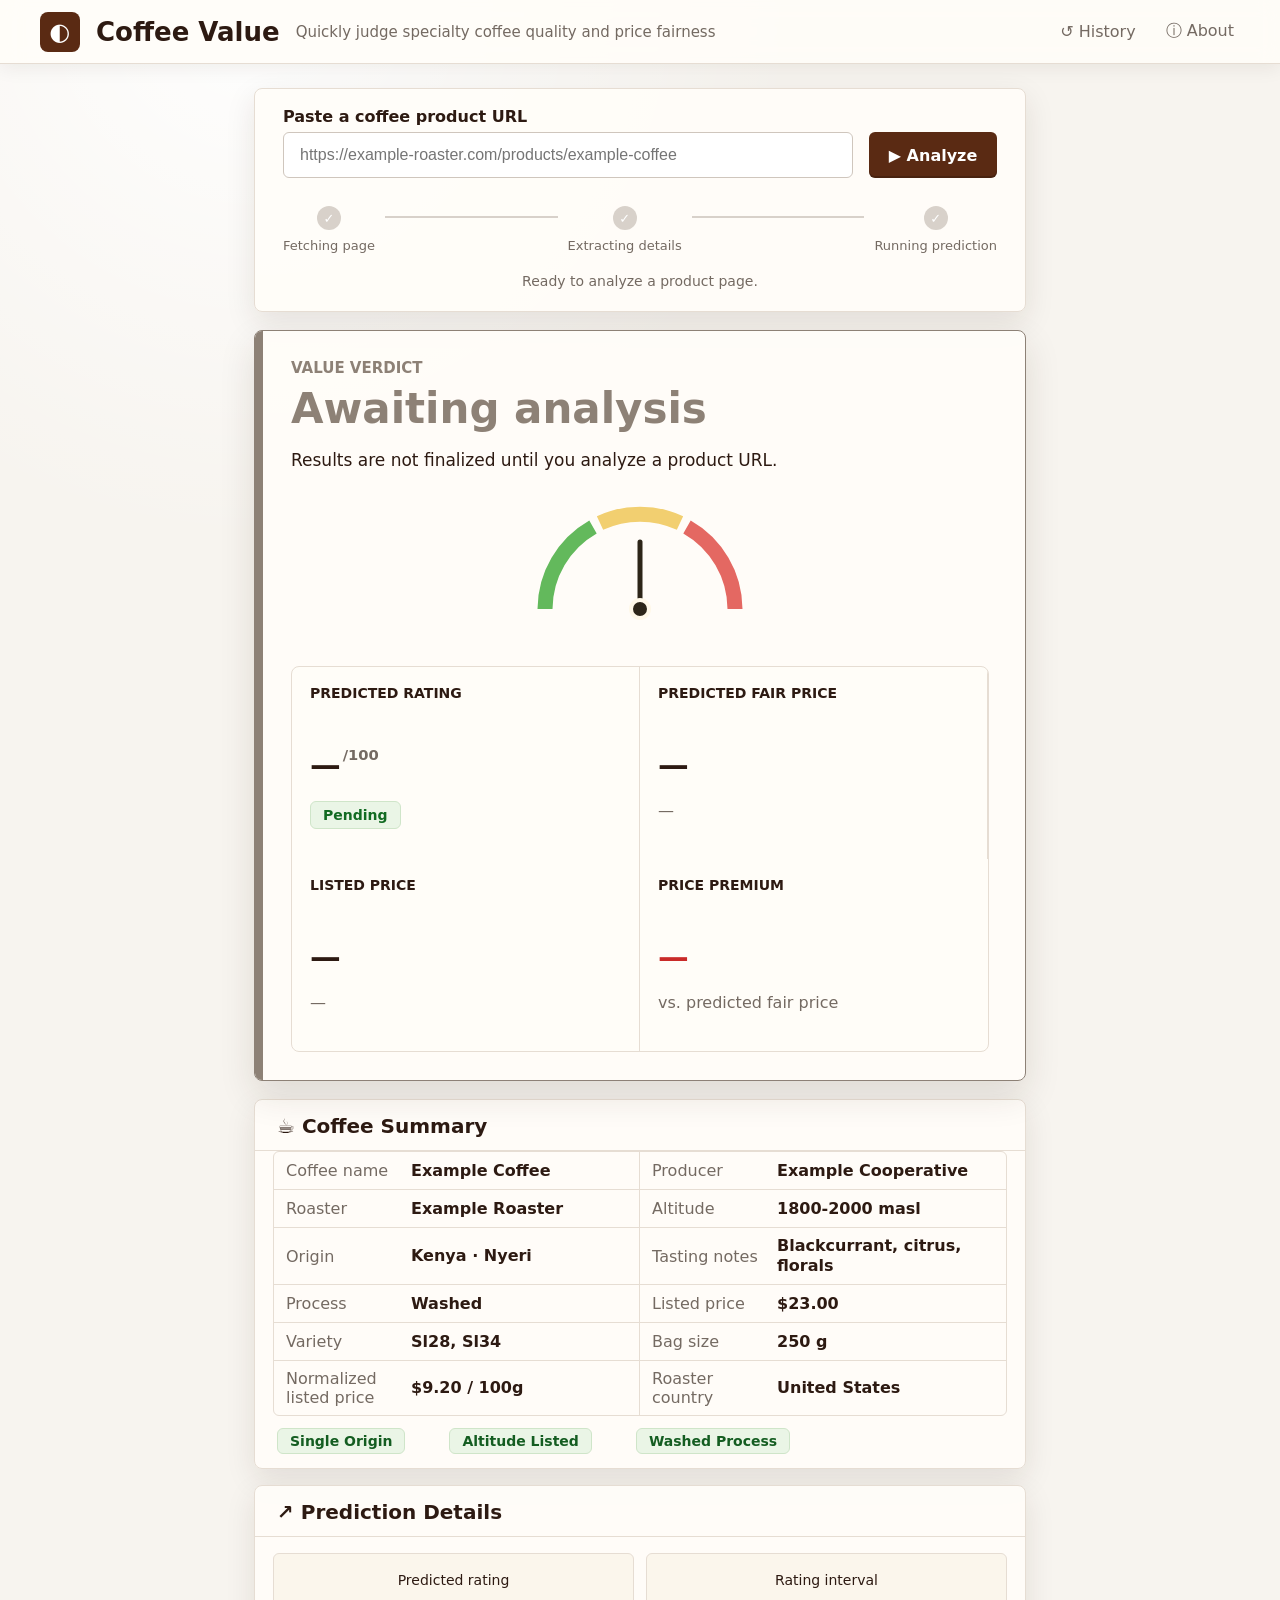
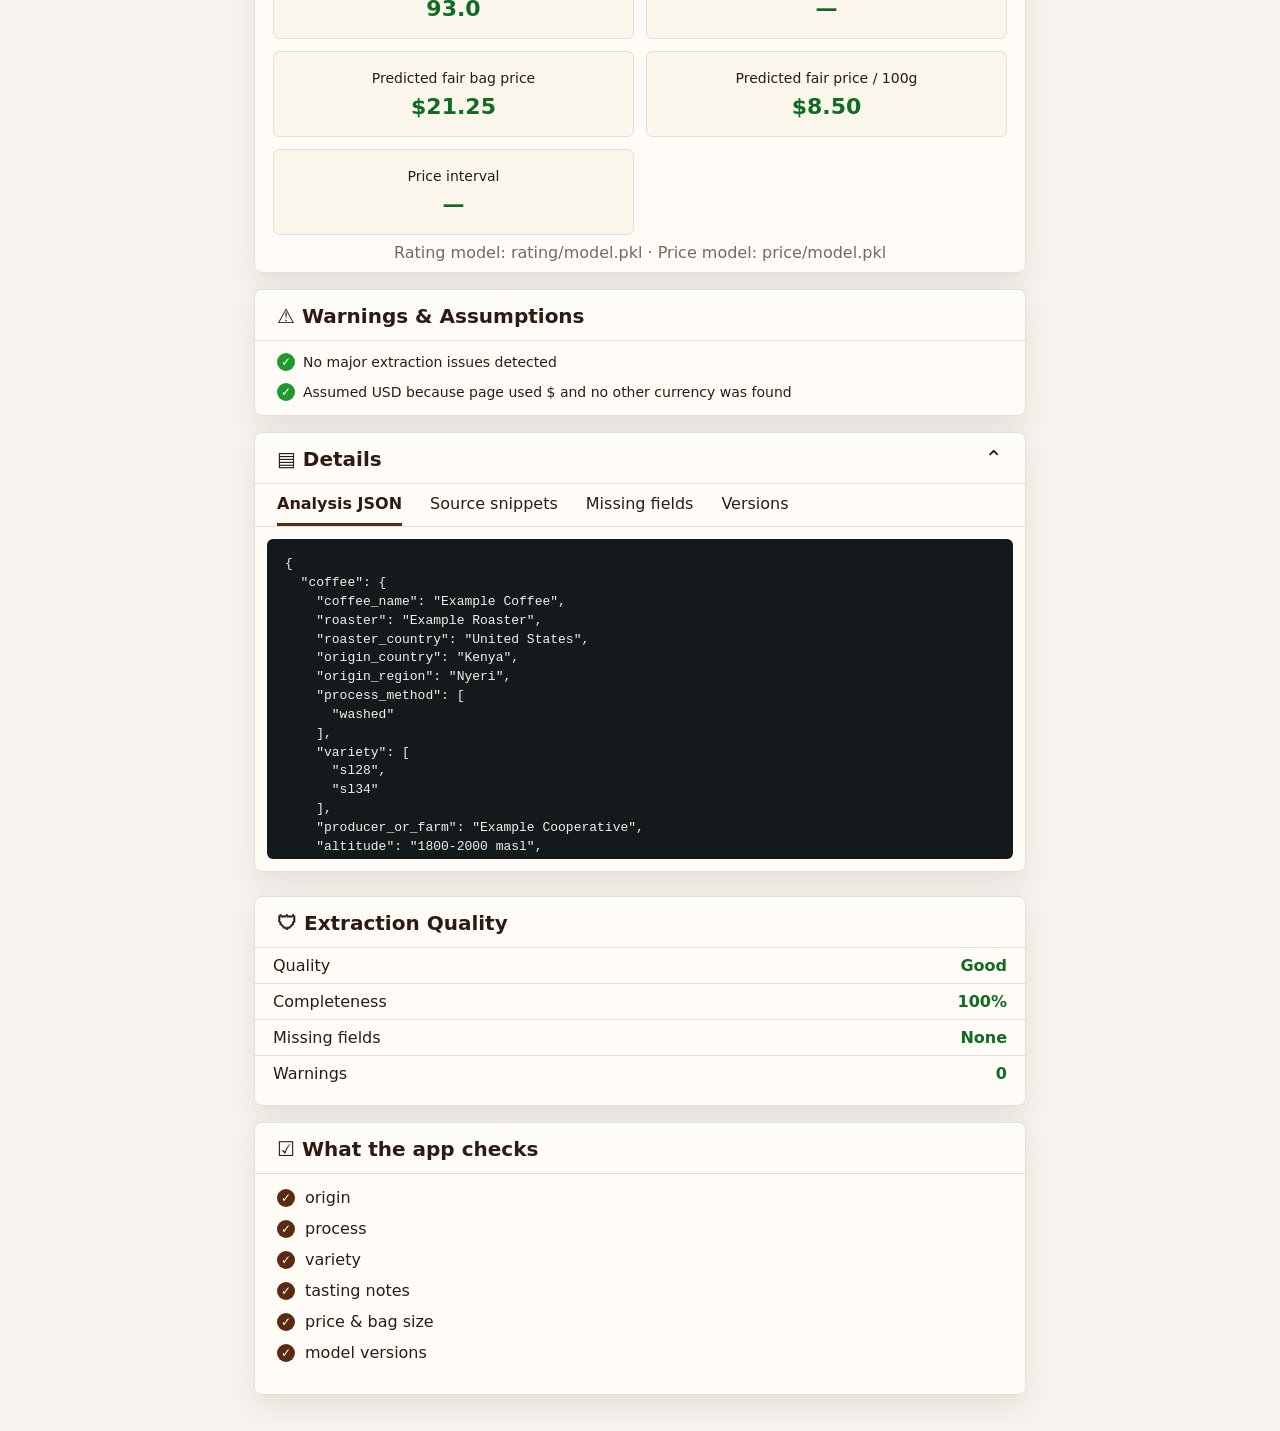
==== static/index.html @ a65380d0 "Clarify analysis JSON price fields" ====
<!doctype html>
<html lang="en">
  <head>
    <meta charset="utf-8" />
    <meta name="viewport" content="width=device-width, initial-scale=1" />
    <title>Coffee Value</title>
    <link rel="stylesheet" href="/static/styles.css" />
  </head>
  <body>
    <header class="topbar">
      <div class="brand">
        <div class="brand-mark" aria-hidden="true">◐</div>
        <div class="brand-name">Coffee Value</div>
        <div class="tagline">Quickly judge specialty coffee quality and price fairness</div>
      </div>
      <nav class="nav">
        <button class="nav-button" type="button" id="historyButton">↺ History</button>
        <button class="nav-button" type="button" id="aboutButton">ⓘ About</button>
      </nav>
    </header>

    <main class="shell">
      <section class="panel input-panel">
        <form id="analyzeForm">
          <label for="urlInput">Paste a coffee product URL</label>
          <div class="input-row">
            <input
              id="urlInput"
              name="url"
              type="url"
              placeholder="https://example-roaster.com/products/example-coffee"
              autocomplete="url"
              required
            />
            <button class="primary-button" type="submit">
              <span aria-hidden="true">▶</span>
              Analyze
            </button>
          </div>
        </form>
        <div class="progress" aria-label="Analysis progress">
          <div class="step" data-step="fetch"><span class="step-dot">✓</span><span>Fetching page</span></div>
          <div class="step-line"></div>
          <div class="step" data-step="extract"><span class="step-dot">✓</span><span>Extracting details</span></div>
          <div class="step-line"></div>
          <div class="step" data-step="predict"><span class="step-dot">✓</span><span>Running prediction</span></div>
        </div>
        <p class="status-text" id="statusText">Ready to analyze a product page.</p>
      </section>

      <section class="panel hero-verdict is-pending" id="heroVerdict">
        <div class="hero-copy">
          <span class="eyebrow">Value Verdict</span>
          <div class="verdict" id="verdictText">Awaiting analysis</div>
          <p id="verdictCopy">Paste a product URL to estimate quality and price fairness.</p>
        </div>
        <div class="hero-gauge">
          <svg class="gauge" viewBox="0 0 260 150" aria-hidden="true">
            <path class="gauge-arc gauge-green" d="M 35 115 A 95 95 0 0 1 83 33" />
            <path class="gauge-arc gauge-yellow" d="M 90 29 A 95 95 0 0 1 170 29" />
            <path class="gauge-arc gauge-red" d="M 177 33 A 95 95 0 0 1 225 115" />
            <g id="needle" transform="rotate(0 130 115)">
              <line class="needle-line" x1="130" y1="115" x2="130" y2="48" />
              <circle class="needle-hub" cx="130" cy="115" r="9" />
            </g>
          </svg>
        </div>
        <div class="hero-metrics">
          <div class="hero-metric">
            <span>Predicted Rating</span>
            <strong><span id="predictedRating">—</span><small class="rating-denominator">/100</small></strong>
            <em id="ratingLabel">—</em>
          </div>
          <div class="hero-metric">
            <span>Predicted Fair Price</span>
            <strong id="predictedBagPrice">—</strong>
            <em id="predicted100g">—</em>
          </div>
          <div class="hero-metric">
            <span>Listed Price</span>
            <strong id="listedBagPrice">—</strong>
            <em id="listed100g">—</em>
          </div>
          <div class="hero-metric premium">
            <span>Price Premium</span>
            <strong id="pricePremium">—</strong>
            <em>vs. predicted fair price</em>
          </div>
        </div>
        <div class="result-overlay" aria-live="polite">
          <span class="spinner" aria-hidden="true"></span>
          <strong>Calculating results</strong>
        </div>
      </section>

      <div class="content-grid">
        <section class="main-column">
          <section class="panel summary-panel">
            <h2><span aria-hidden="true">☕</span> Coffee Summary</h2>
            <div class="summary-grid" id="summaryGrid"></div>
            <div class="badges" id="badges"></div>
          </section>

          <section class="panel prediction-panel">
            <h2><span aria-hidden="true">↗</span> Prediction Details</h2>
            <div class="metric-grid">
              <div class="metric-card">
                <span>Predicted rating</span>
                <strong id="detailPredictedRating">—</strong>
              </div>
              <div class="metric-card">
                <span>Rating interval</span>
                <strong id="ratingInterval">—</strong>
              </div>
              <div class="metric-card">
                <span>Predicted fair bag price</span>
                <strong id="detailPredictedBagPrice">—</strong>
              </div>
              <div class="metric-card">
                <span>Predicted fair price / 100g</span>
                <strong id="detailPredicted100g">—</strong>
              </div>
              <div class="metric-card">
                <span>Price interval</span>
                <strong id="priceInterval">—</strong>
              </div>
            </div>
            <p class="model-line" id="modelLine">Rating model: — · Price model: —</p>
          </section>

          <section class="panel warnings-panel">
            <h2><span aria-hidden="true">⚠</span> Warnings &amp; Assumptions</h2>
            <div class="inline-list" id="warningsList"></div>
          </section>

          <section class="panel details-panel">
            <div class="details-header">
              <h2><span aria-hidden="true">▤</span> Details</h2>
              <button class="ghost-button" type="button" id="toggleDetails">⌃</button>
            </div>
            <div id="detailsBody">
              <div class="tabs" role="tablist">
                <button class="tab active" type="button" data-tab="json">Analysis JSON</button>
                <button class="tab" type="button" data-tab="snippets">Source snippets</button>
                <button class="tab" type="button" data-tab="missing">Missing fields</button>
                <button class="tab" type="button" data-tab="versions">Versions</button>
              </div>
              <pre class="code-block" id="detailsContent">{}</pre>
            </div>
          </section>
        </section>

      <aside class="side-column">
        <section class="panel quality-card">
          <h2><span aria-hidden="true">🛡</span> Extraction Quality</h2>
          <div class="quality-row"><span>Quality</span><strong id="qualityValue">—</strong></div>
          <div class="quality-row"><span>Completeness</span><strong id="completenessValue">—</strong></div>
          <div class="quality-row"><span>Missing fields</span><strong id="missingValue">—</strong></div>
          <div class="quality-row"><span>Warnings</span><strong id="warningValue">—</strong></div>
        </section>

        <section class="panel checks-card">
          <h2><span aria-hidden="true">☑</span> What the app checks</h2>
          <ul>
            <li>origin</li>
            <li>process</li>
            <li>variety</li>
            <li>tasting notes</li>
            <li>price &amp; bag size</li>
            <li>model versions</li>
          </ul>
        </section>
      </aside>
      </div>
    </main>

    <template id="summaryRowTemplate">
      <div class="summary-row">
        <span class="row-label"></span>
        <strong class="row-value"></strong>
      </div>
    </template>

    <script src="/static/app.js"></script>
  </body>
</html>
---- static/styles.css ----
:root {
  --bg: #f7f4ef;
  --panel: #fffdf9;
  --panel-soft: #fbf6ec;
  --ink: #2d1a12;
  --muted: #746a62;
  --line: #e6ddd3;
  --coffee: #5a2a13;
  --coffee-dark: #3d1b0d;
  --green: #126b22;
  --green-soft: #eaf5e6;
  --fair: #c08a18;
  --fair-soft: #fff3cf;
  --red: #d85d55;
  --red-dark: #c92a28;
  --red-soft: #fff0ed;
  --yellow: #f2cd6b;
  --shadow: 0 10px 30px rgba(47, 30, 18, 0.1);
}

* {
  box-sizing: border-box;
}

body {
  margin: 0;
  color: var(--ink);
  background:
    radial-gradient(circle at 20% 0%, rgba(255, 255, 255, 0.95), transparent 34rem),
    var(--bg);
  font-family: Inter, ui-sans-serif, system-ui, -apple-system, BlinkMacSystemFont, "Segoe UI", sans-serif;
  letter-spacing: 0;
}

.topbar {
  height: 64px;
  display: flex;
  align-items: center;
  justify-content: space-between;
  padding: 0 40px;
  background: rgba(255, 253, 249, 0.88);
  border-bottom: 1px solid var(--line);
  box-shadow: 0 4px 18px rgba(47, 30, 18, 0.07);
  position: sticky;
  top: 0;
  z-index: 10;
  backdrop-filter: blur(10px);
}

.brand {
  display: flex;
  align-items: center;
  gap: 16px;
  min-width: 0;
}

.brand-mark {
  width: 40px;
  height: 40px;
  border-radius: 8px;
  display: grid;
  place-items: center;
  color: #fff;
  background: var(--coffee);
  font-size: 24px;
}

.brand-name {
  font-size: 26px;
  font-weight: 800;
  white-space: nowrap;
}

.tagline {
  color: var(--muted);
  font-size: 15px;
  white-space: nowrap;
  overflow: hidden;
  text-overflow: ellipsis;
}

.nav {
  display: flex;
  gap: 18px;
}

button {
  font: inherit;
}

.nav-button,
.ghost-button {
  border: 0;
  background: transparent;
  color: var(--muted);
  cursor: pointer;
}

.shell {
  display: grid;
  grid-template-columns: minmax(0, 1fr);
  gap: 18px;
  padding: 24px 40px 36px;
  max-width: 1760px;
  margin: 0 auto;
}

.content-grid {
  min-width: 0;
  display: grid;
  grid-template-columns: minmax(0, 1fr) 390px;
  gap: 24px;
  align-items: start;
}

.main-column,
.side-column {
  min-width: 0;
  display: grid;
  gap: 16px;
  align-content: start;
}

.panel {
  min-width: 0;
  background: rgba(255, 253, 249, 0.95);
  border: 1px solid var(--line);
  border-radius: 8px;
  box-shadow: var(--shadow);
}

.input-panel {
  display: grid;
  grid-template-columns: minmax(0, 1fr) 620px;
  gap: 28px;
  align-items: center;
  padding: 18px 28px;
}

label {
  display: block;
  margin-bottom: 6px;
  font-weight: 650;
}

.input-row {
  display: grid;
  grid-template-columns: minmax(0, 1fr) 128px;
  gap: 16px;
}

input {
  width: 100%;
  height: 46px;
  border: 1px solid #cfc6bd;
  border-radius: 6px;
  padding: 0 16px;
  font-size: 16px;
  color: var(--ink);
  background: #fff;
}

.primary-button {
  height: 46px;
  border: 0;
  border-radius: 6px;
  background: var(--coffee);
  color: #fff;
  font-weight: 750;
  cursor: pointer;
  box-shadow: inset 0 -2px 0 rgba(0, 0, 0, 0.2);
}

.primary-button:disabled {
  opacity: 0.68;
  cursor: wait;
}

.progress {
  display: grid;
  grid-template-columns: auto 1fr auto 1fr auto;
  align-items: center;
  gap: 10px;
  margin: 0;
  max-width: none;
}

.step {
  display: grid;
  justify-items: center;
  gap: 8px;
  color: var(--muted);
  font-size: 13px;
  text-align: center;
}

.step-dot {
  width: 24px;
  height: 24px;
  border-radius: 50%;
  display: grid;
  place-items: center;
  background: #d8d1ca;
  color: #fff;
  font-size: 13px;
}

.step.active .step-dot,
.step.done .step-dot {
  background: #1f982e;
}

.step-line {
  height: 2px;
  background: #d8d1ca;
  transform: translateY(-13px);
}

.status-text {
  grid-column: 2;
  margin: -8px 0 0;
  min-height: 20px;
  color: var(--muted);
  font-size: 14px;
  text-align: center;
}

.panel h2 {
  margin: 0;
  padding: 14px 22px 12px;
  font-size: 20px;
  border-bottom: 1px solid var(--line);
}

.hero-verdict {
  --verdict-color: var(--green);
  --verdict-soft: var(--green-soft);
  position: relative;
  display: grid;
  grid-template-columns: minmax(260px, 0.9fr) 210px minmax(500px, 1.5fr);
  gap: 22px;
  align-items: center;
  padding: 28px 36px;
  border-color: var(--verdict-color);
  box-shadow: 0 14px 36px rgba(47, 30, 18, 0.12);
  overflow: hidden;
}

.hero-verdict::before {
  content: "";
  position: absolute;
  inset: 0 auto 0 0;
  width: 8px;
  background: var(--verdict-color);
}

.hero-verdict.is-pending,
.hero-verdict.is-loading {
  --verdict-color: #8d8176;
  --verdict-soft: #f0ebe5;
}

.hero-verdict.is-insufficient {
  --verdict-color: #8d8176;
  --verdict-soft: #f0ebe5;
}

.hero-verdict.is-good-value {
  --verdict-color: var(--green);
  --verdict-soft: var(--green-soft);
}

.hero-verdict.is-fair {
  --verdict-color: var(--fair);
  --verdict-soft: var(--fair-soft);
}

.hero-verdict.is-expensive {
  --verdict-color: var(--red-dark);
  --verdict-soft: var(--red-soft);
}

.hero-verdict.is-loading .hero-copy,
.hero-verdict.is-loading .hero-gauge,
.hero-verdict.is-loading .hero-metrics {
  opacity: 0.32;
}

.result-overlay {
  position: absolute;
  inset: 0;
  display: none;
  place-items: center;
  gap: 14px;
  color: var(--ink);
  background: rgba(255, 253, 249, 0.64);
  backdrop-filter: blur(1px);
  z-index: 2;
}

.hero-verdict.is-loading .result-overlay {
  display: grid;
}

.spinner {
  width: 34px;
  height: 34px;
  border: 4px solid #d7cdc3;
  border-top-color: var(--coffee);
  border-radius: 50%;
  animation: spin 0.8s linear infinite;
}

.result-overlay strong {
  padding: 7px 12px;
  border: 1px solid #d7cdc3;
  border-radius: 999px;
  background: rgba(255, 253, 249, 0.92);
  font-size: 13px;
  font-weight: 800;
  text-transform: uppercase;
}

@keyframes spin {
  to {
    transform: rotate(360deg);
  }
}

.hero-copy {
  min-width: 0;
}

.eyebrow {
  display: block;
  margin-bottom: 10px;
  color: var(--verdict-color);
  font-size: 15px;
  font-weight: 850;
  text-transform: uppercase;
}

.verdict {
  color: var(--verdict-color);
  font-size: 42px;
  font-weight: 850;
  line-height: 1.06;
}

.hero-copy p {
  max-width: 560px;
  margin: 16px 0 0;
  font-size: 17px;
  line-height: 1.45;
}

.hero-gauge {
  min-width: 0;
  display: grid;
  place-items: center;
}

.hero-metrics {
  min-width: 0;
  display: grid;
  grid-template-columns: repeat(4, minmax(0, 1fr));
  border: 1px solid var(--line);
  border-radius: 8px;
  background: rgba(255, 253, 249, 0.88);
  overflow: hidden;
}

.hero-metric {
  min-width: 0;
  min-height: 154px;
  display: grid;
  grid-template-rows: 42px 54px 40px;
  align-content: center;
  gap: 10px;
  padding: 18px 18px;
  border-right: 1px solid var(--line);
}

.hero-metric:last-child {
  border-right: 0;
}

.hero-metric span {
  align-self: start;
  color: var(--ink);
  font-size: 14px;
  line-height: 1.15;
  font-weight: 800;
  text-transform: uppercase;
}

.hero-metric strong {
  display: flex;
  align-items: baseline;
  gap: 2px;
  align-self: center;
  color: var(--ink);
  font-size: clamp(30px, 2.4vw, 44px);
  line-height: 1;
  white-space: nowrap;
}

.hero-metric strong small {
  color: var(--muted);
  font-size: 0.48em;
  font-weight: 650;
}

.rating-denominator {
  transform: translateY(0.1em);
}

#predictedRating {
  color: inherit;
  font-size: inherit;
}

.hero-metric em {
  align-self: start;
  color: var(--muted);
  font-style: normal;
  font-size: 16px;
  overflow-wrap: anywhere;
}

.hero-metric em[id="ratingLabel"] {
  justify-self: start;
  padding: 5px 12px;
  border: 1px solid #cfe5c9;
  border-radius: 6px;
  color: var(--green);
  background: var(--green-soft);
  font-size: 14px;
  font-weight: 700;
}

.hero-metric.premium strong,
#pricePremium.is-expensive {
  color: var(--red-dark);
}

#pricePremium.is-value {
  color: var(--green);
}

.summary-panel {
  padding-bottom: 14px;
}

.summary-grid {
  display: grid;
  grid-template-columns: repeat(2, minmax(0, 1fr));
  margin: 0 18px 12px;
  border: 1px solid var(--line);
  border-radius: 6px;
  overflow: hidden;
}

.summary-row {
  min-width: 0;
  min-height: 38px;
  display: grid;
  grid-template-columns: minmax(115px, 0.42fr) minmax(0, 1fr);
  align-items: center;
  gap: 10px;
  padding: 8px 12px;
  border-bottom: 1px solid var(--line);
}

.summary-row:nth-last-child(-n + 2) {
  border-bottom: 0;
}

.summary-row:nth-child(odd) {
  border-right: 1px solid var(--line);
}

.row-label {
  color: var(--muted);
}

.row-value {
  min-width: 0;
  overflow-wrap: anywhere;
  line-height: 1.25;
}

.pill {
  display: inline-flex;
  align-items: center;
  gap: 6px;
  min-height: 26px;
  padding: 4px 12px;
  border: 1px solid #cfe5c9;
  border-radius: 6px;
  color: #145d21;
  background: var(--green-soft);
  font-weight: 650;
  font-size: 14px;
}

.badges {
  display: flex;
  flex-wrap: wrap;
  gap: 10px 44px;
  padding: 0 22px;
}

.metric-grid {
  display: grid;
  grid-template-columns: repeat(5, minmax(0, 1fr));
  gap: 12px;
  padding: 16px 18px 8px;
}

.metric-card {
  min-height: 86px;
  display: grid;
  align-content: center;
  justify-items: center;
  gap: 8px;
  border: 1px solid var(--line);
  border-radius: 6px;
  background: var(--panel-soft);
  text-align: center;
  min-width: 0;
  padding: 8px;
}

.metric-card span {
  color: var(--ink);
  font-size: 14px;
}

.metric-card strong {
  color: var(--green);
  font-size: 22px;
  overflow-wrap: anywhere;
}

.model-line {
  margin: 0 0 10px;
  text-align: center;
  color: var(--muted);
}

.warnings-panel {
  padding-bottom: 14px;
}

.inline-list {
  display: flex;
  flex-wrap: wrap;
  gap: 12px 28px;
  padding: 12px 22px 0;
}

.inline-item {
  display: inline-flex;
  align-items: center;
  gap: 8px;
  color: var(--ink);
  font-size: 14px;
}

.inline-item::before {
  content: "✓";
  width: 18px;
  height: 18px;
  display: grid;
  place-items: center;
  border-radius: 50%;
  background: #1f982e;
  color: #fff;
  font-size: 12px;
}

.inline-item.warn::before {
  content: "!";
  background: #b45a13;
}

.details-header {
  display: flex;
  align-items: center;
  justify-content: space-between;
  border-bottom: 1px solid var(--line);
}

.details-header h2 {
  border-bottom: 0;
}

.ghost-button {
  padding: 12px 22px;
  font-size: 22px;
  color: var(--ink);
}

.tabs {
  display: flex;
  gap: 28px;
  padding: 10px 22px 0;
  border-bottom: 1px solid var(--line);
}

.tab {
  border: 0;
  background: transparent;
  padding: 0 0 10px;
  color: var(--ink);
  cursor: pointer;
  border-bottom: 3px solid transparent;
}

.tab.active {
  border-bottom-color: var(--coffee);
  font-weight: 700;
}

.code-block {
  margin: 12px;
  padding: 16px 18px;
  min-height: 96px;
  max-height: 320px;
  overflow: auto;
  border-radius: 6px;
  background: #14191c;
  color: #f2f2e8;
  font: 13px/1.45 ui-monospace, SFMono-Regular, Menlo, Consolas, monospace;
}

.gauge {
  width: min(260px, 100%);
  height: 150px;
  display: block;
  margin: 0 auto;
}

.gauge-arc {
  fill: none;
  stroke-width: 15;
  stroke-linecap: butt;
}

.gauge-red {
  stroke: #e46862;
}

.gauge-yellow {
  stroke: #f2cf70;
}

.gauge-green {
  stroke: #63b95c;
}

.needle-line {
  stroke: #2d2518;
  stroke-width: 5;
  stroke-linecap: round;
}

.needle-hub {
  fill: #2d2518;
  stroke: #fff8e8;
  stroke-width: 4;
}

.quality-card,
.checks-card {
  padding-bottom: 14px;
}

.quality-row {
  display: flex;
  justify-content: space-between;
  padding: 8px 18px;
  border-bottom: 1px solid var(--line);
}

.quality-row:last-child {
  border-bottom: 0;
}

.quality-row strong {
  color: var(--green);
}

.checks-card ul {
  list-style: none;
  margin: 0;
  padding: 8px 22px 12px;
}

.checks-card li {
  display: flex;
  align-items: center;
  gap: 10px;
  padding: 6px 0;
}

.checks-card li::before {
  content: "✓";
  width: 18px;
  height: 18px;
  display: grid;
  place-items: center;
  border-radius: 50%;
  color: #fff;
  background: var(--coffee);
  font-size: 12px;
}

.hidden {
  display: none;
}

@media (max-width: 1320px) {
  .content-grid,
  .hero-verdict,
  .input-panel {
    grid-template-columns: 1fr;
  }

  .shell {
    max-width: 820px;
    padding-inline: 24px;
  }

  .status-text {
    grid-column: 1;
  }

  .hero-verdict {
    justify-items: stretch;
  }

  .hero-metrics {
    grid-template-columns: repeat(2, minmax(0, 1fr));
  }

  .metric-grid {
    grid-template-columns: repeat(2, minmax(0, 1fr));
  }
}

@media (max-width: 760px) {
  .topbar {
    height: auto;
    align-items: flex-start;
    gap: 12px;
    padding: 14px 18px;
  }

  .brand {
    flex-wrap: wrap;
  }

  .brand-name {
    font-size: 22px;
  }

  .tagline {
    width: 100%;
    white-space: normal;
  }

  .nav {
    display: none;
  }

  .shell {
    padding: 16px;
  }

  .input-row,
  .summary-grid,
  .metric-grid,
  .hero-metrics {
    grid-template-columns: 1fr;
  }

  .hero-verdict {
    padding: 24px;
  }

  .verdict {
    font-size: 34px;
  }

  .hero-metric {
    min-height: 120px;
    border-right: 0;
    border-bottom: 1px solid var(--line);
  }

  .hero-metric:last-child {
    border-bottom: 0;
  }

  .hero-metric strong {
    font-size: 36px;
  }

  .summary-row {
    grid-template-columns: 120px minmax(0, 1fr);
    border-right: 0 !important;
  }

  .summary-row:nth-last-child(-n + 2) {
    border-bottom: 1px solid var(--line);
  }

  .progress {
    grid-template-columns: 1fr;
    justify-items: start;
  }

  .step {
    grid-template-columns: 24px 1fr;
    justify-items: start;
    text-align: left;
  }

  .step-line {
    display: none;
  }

  .tabs {
    gap: 14px;
    overflow-x: auto;
  }
}
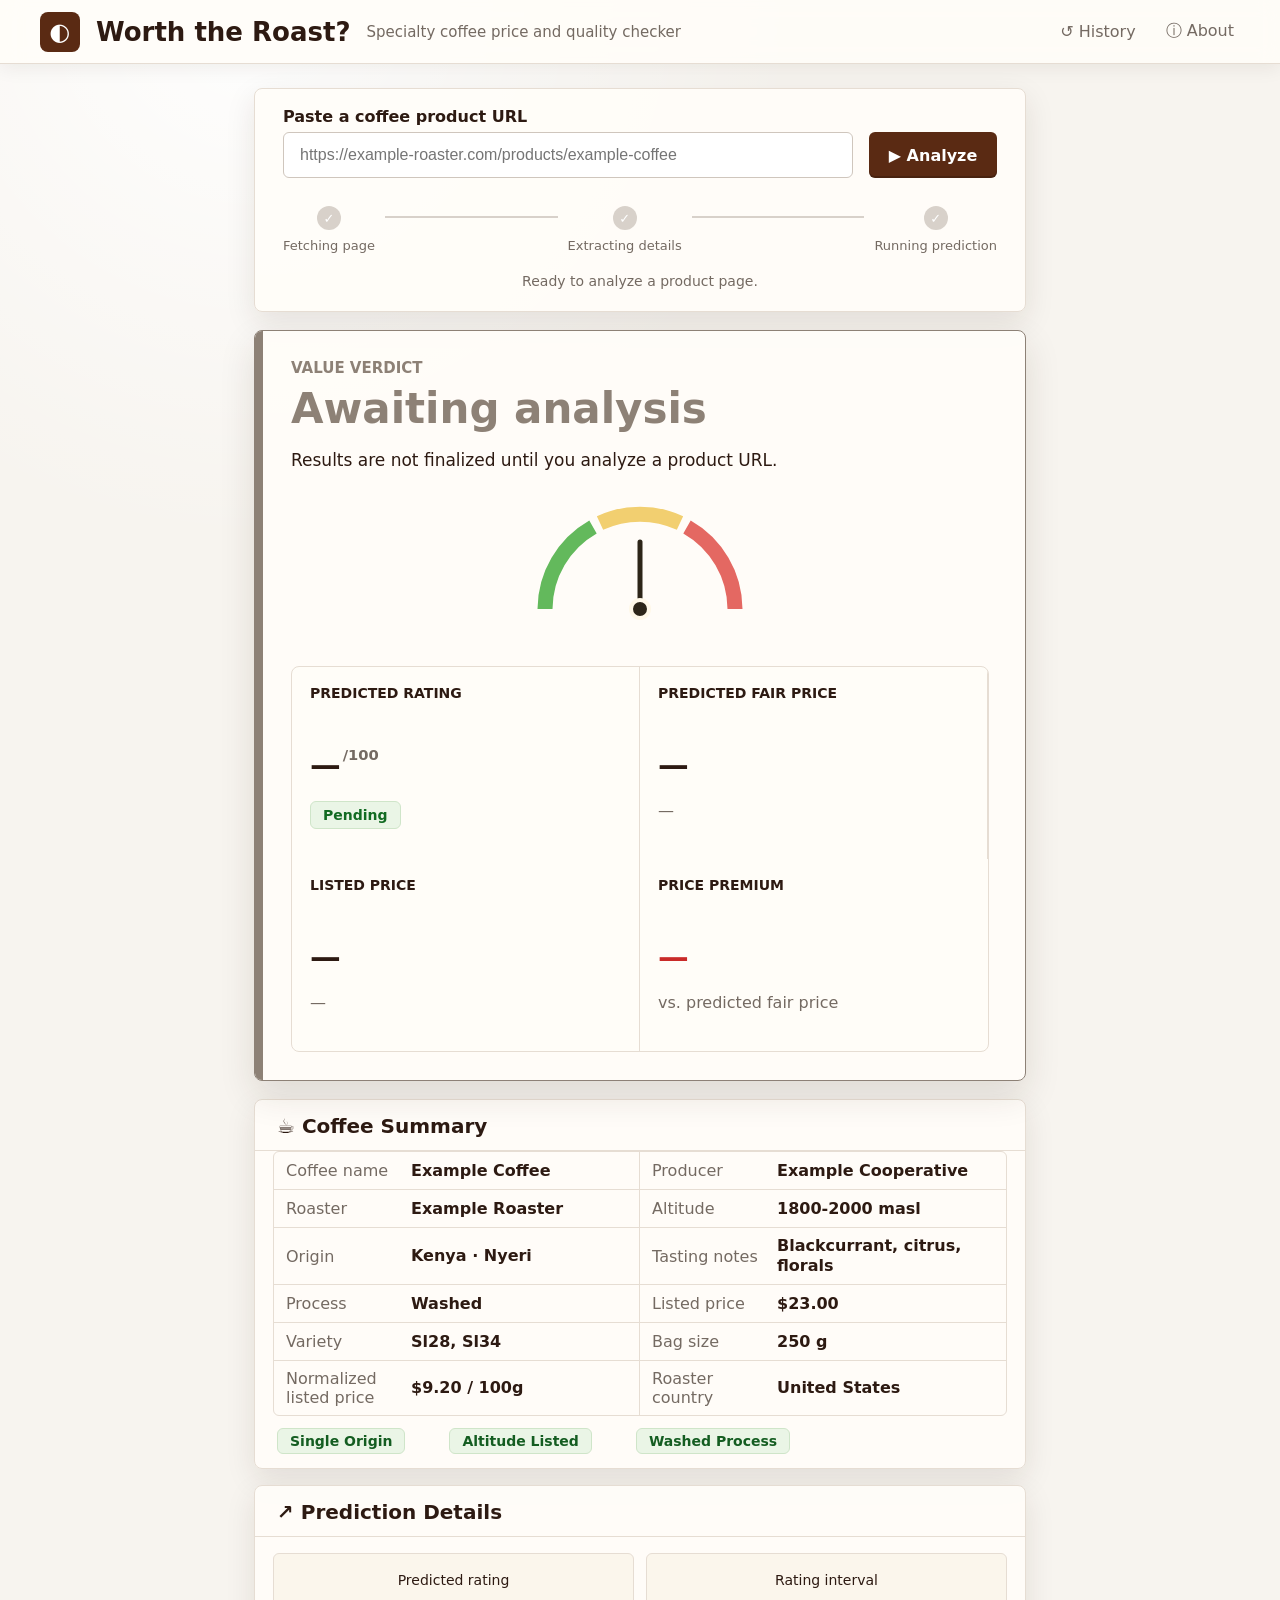
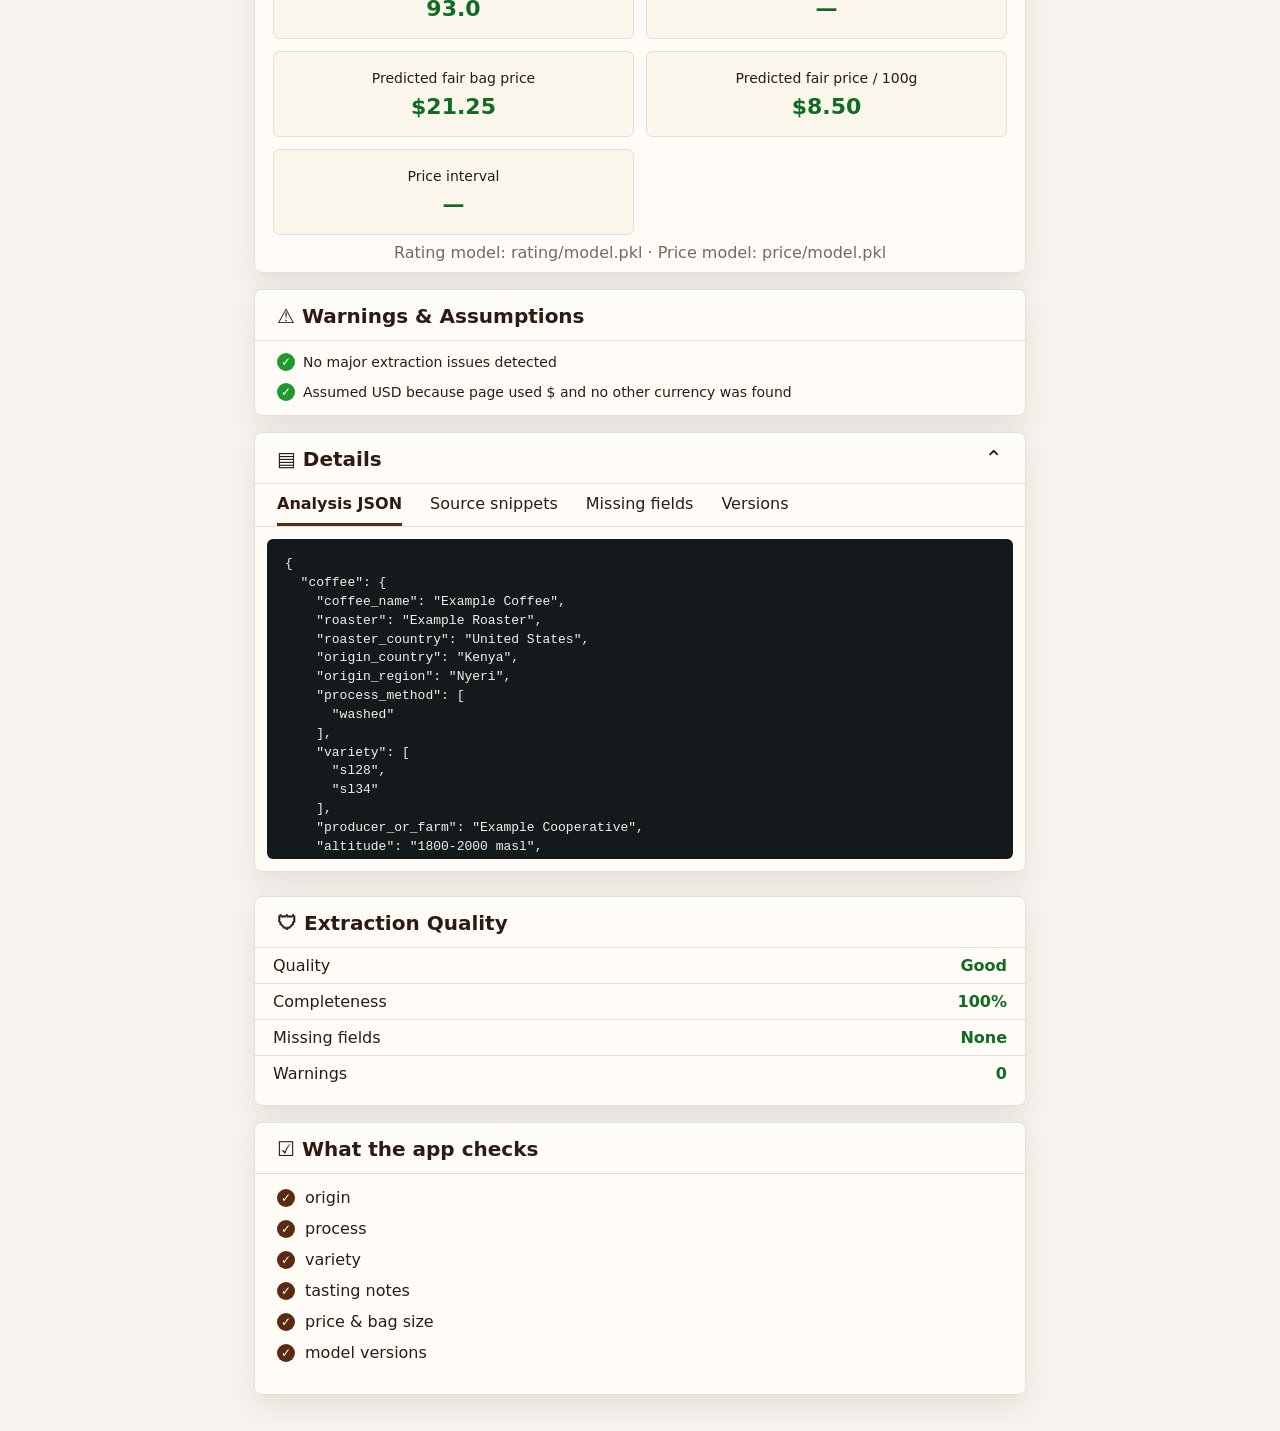
==== commit df631025: "Rename app to Worth the Roast" ====
--- a/static/index.html
+++ b/static/index.html
@@ -3,15 +3,15 @@
   <head>
     <meta charset="utf-8" />
     <meta name="viewport" content="width=device-width, initial-scale=1" />
-    <title>Coffee Value</title>
+    <title>Worth the Roast?</title>
     <link rel="stylesheet" href="/static/styles.css" />
   </head>
   <body>
     <header class="topbar">
       <div class="brand">
         <div class="brand-mark" aria-hidden="true">◐</div>
-        <div class="brand-name">Coffee Value</div>
-        <div class="tagline">Quickly judge specialty coffee quality and price fairness</div>
+        <div class="brand-name">Worth the Roast?</div>
+        <div class="tagline">Specialty coffee price and quality checker</div>
       </div>
       <nav class="nav">
         <button class="nav-button" type="button" id="historyButton">↺ History</button>
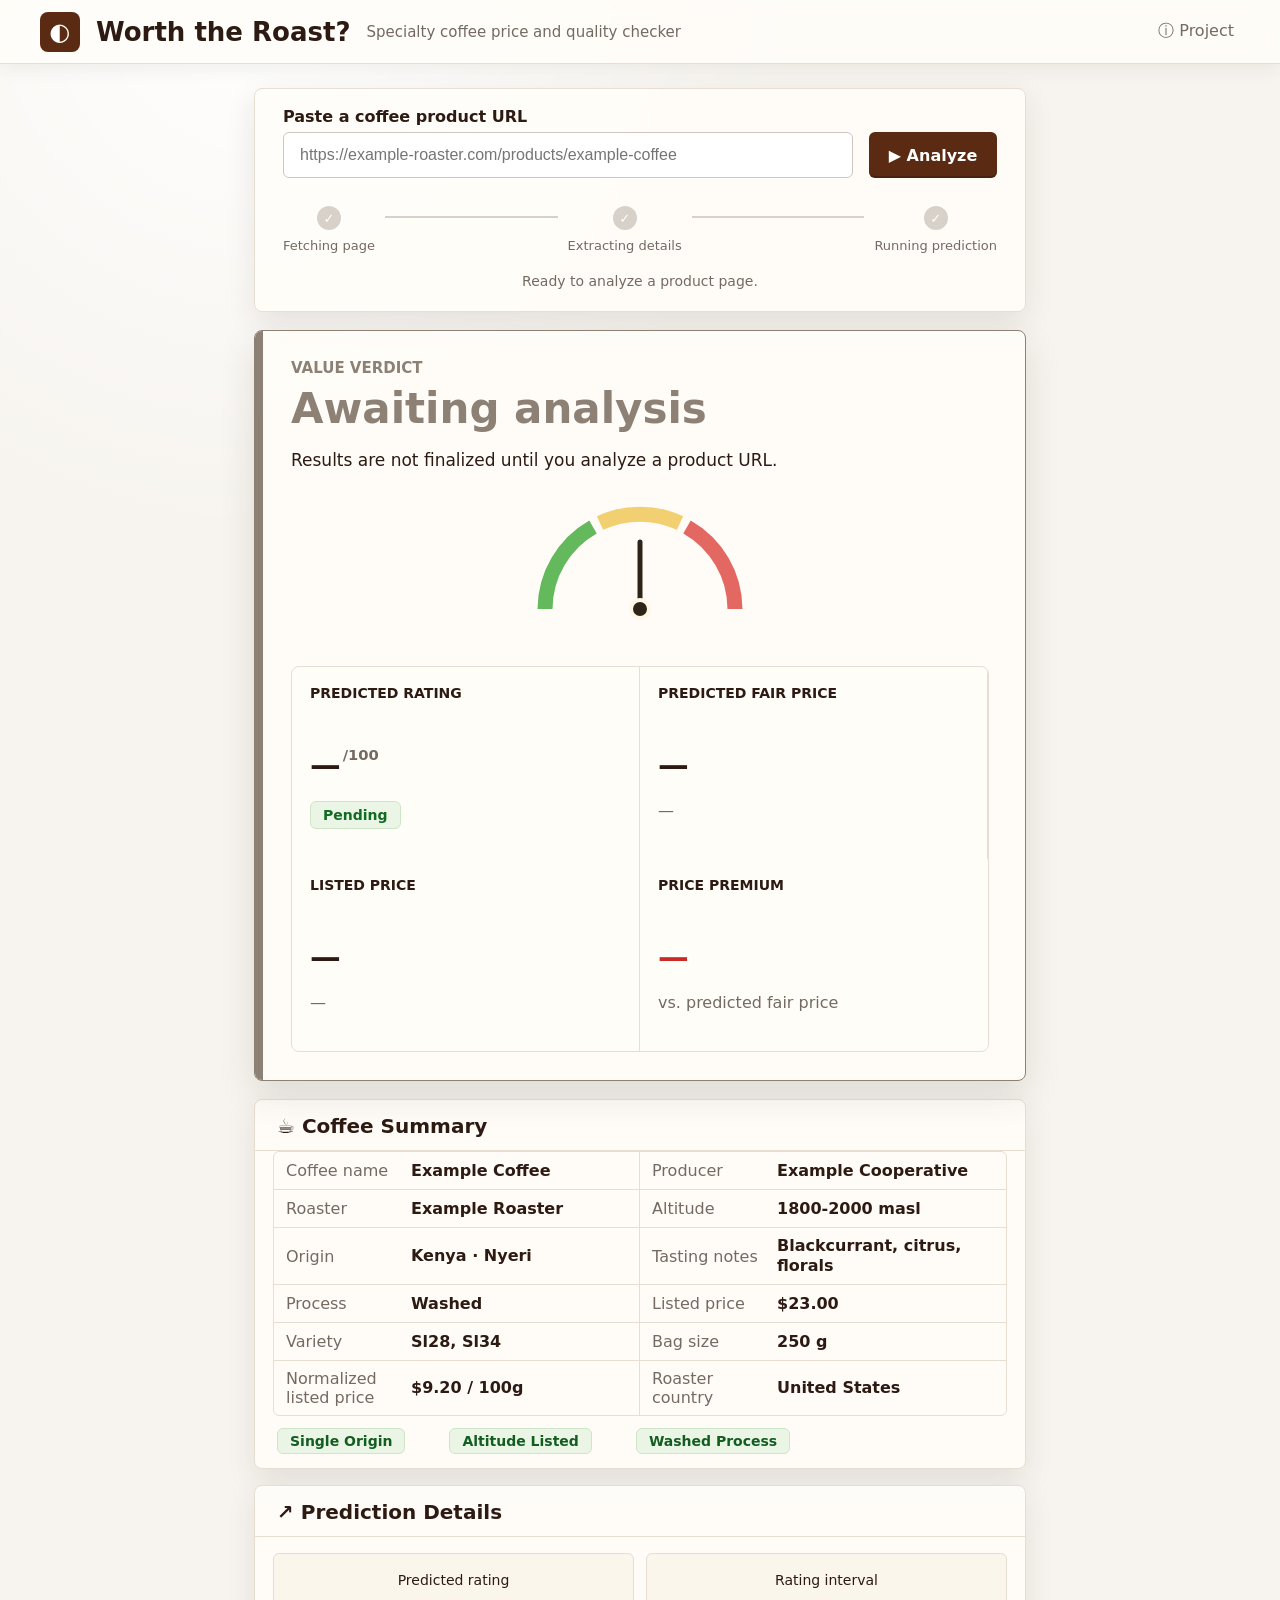
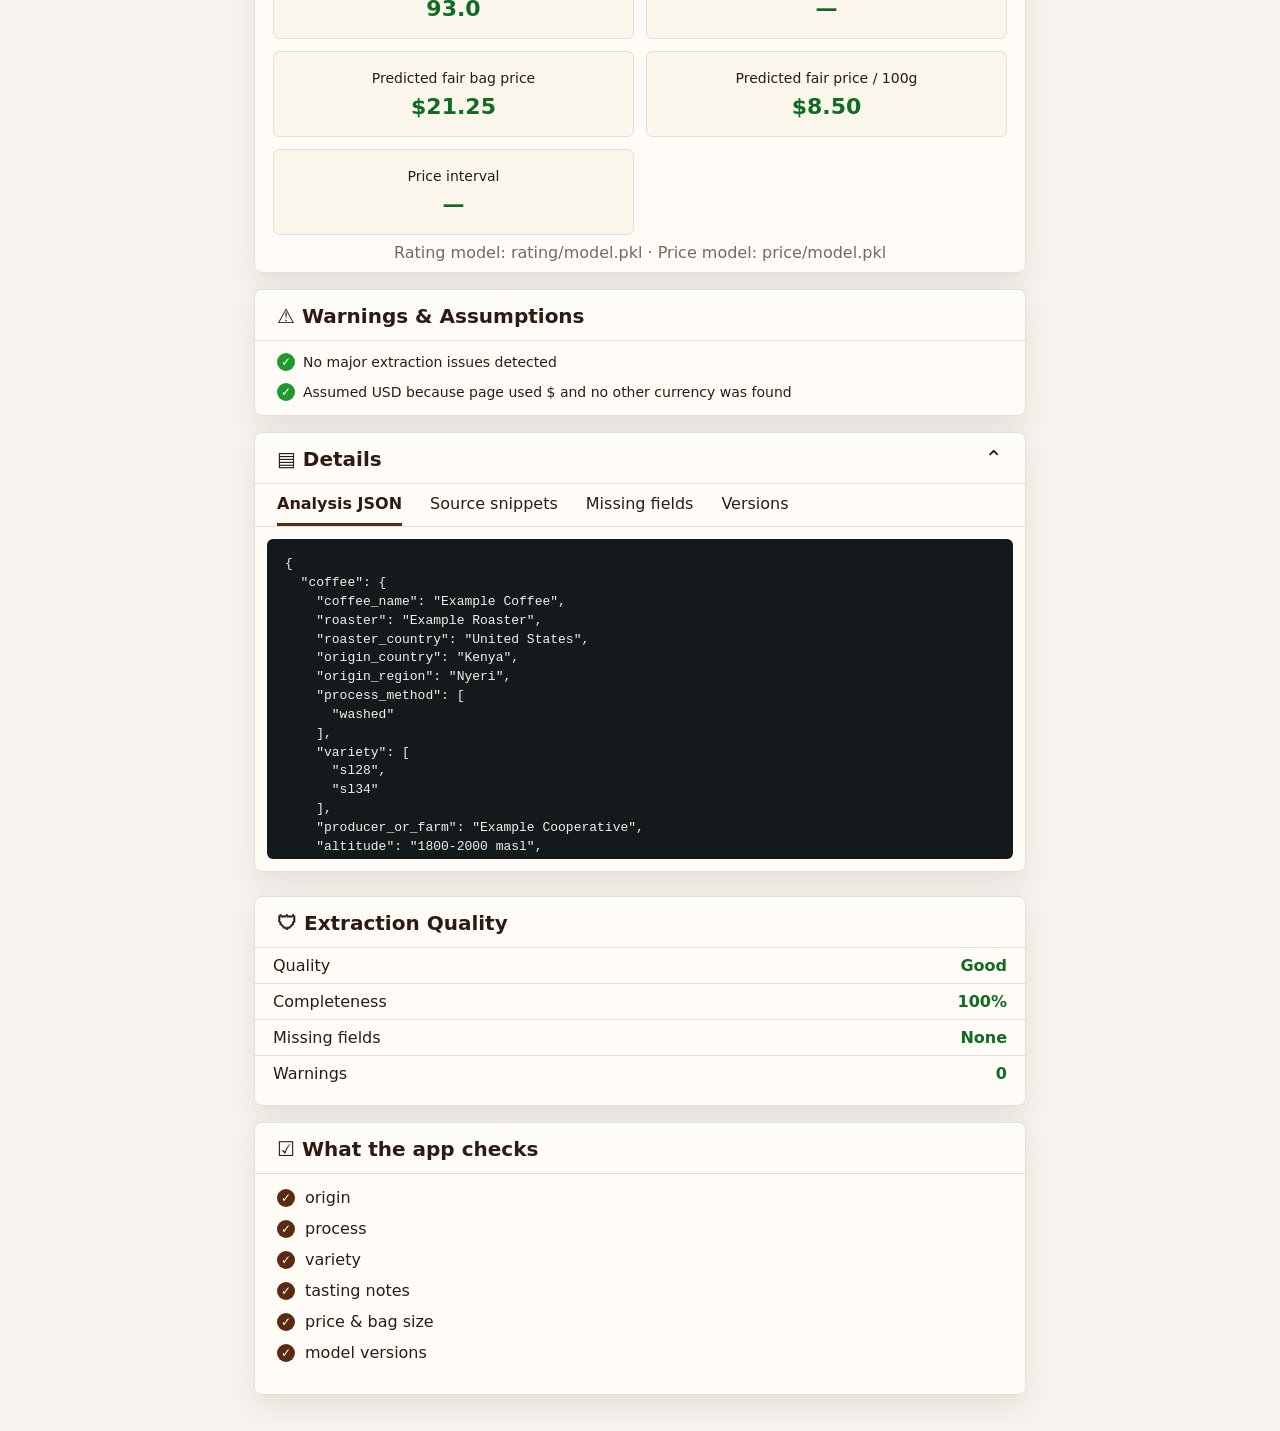
==== commit ad74830a: "Add project source modal" ====
--- a/static/index.html
+++ b/static/index.html
@@ -14,8 +14,7 @@
         <div class="tagline">Specialty coffee price and quality checker</div>
       </div>
       <nav class="nav">
-        <button class="nav-button" type="button" id="historyButton">↺ History</button>
-        <button class="nav-button" type="button" id="aboutButton">ⓘ About</button>
+        <button class="nav-button" type="button" id="aboutButton">ⓘ Project</button>
       </nav>
     </header>
 
@@ -181,6 +180,47 @@
       </div>
     </template>
 
+    <dialog class="about-dialog" id="aboutDialog">
+      <div class="dialog-header">
+        <div>
+          <span class="eyebrow">Project</span>
+          <h2>Worth the Roast?</h2>
+        </div>
+        <button class="ghost-button" type="button" id="closeAbout" aria-label="Close about dialog">×</button>
+      </div>
+      <div class="about-body">
+        <p>
+          Worth the Roast? extracts specialty coffee attributes from a roaster product page, predicts
+          rating and fair price, and compares that estimate with the listed price.
+        </p>
+
+        <section class="about-section">
+          <h3>Technical highlights</h3>
+          <ul class="highlight-list">
+            <li>LLM structured extraction from messy product pages into a stable model feature schema.</li>
+            <li>FastAPI inference layer serving local rating and fair-price model artifacts.</li>
+            <li>Currency, bag-size, and roaster-country normalization before prediction.</li>
+            <li>Inspectable provenance through extracted JSON, source snippets, assumptions, and model versions.</li>
+            <li>Render deployment with production configuration separated from browser-facing code.</li>
+          </ul>
+        </section>
+
+        <section class="about-section">
+          <h3>Source</h3>
+          <div class="repo-links">
+            <a href="https://github.com/jintaili/coffee-value-app" target="_blank" rel="noopener noreferrer">
+              <strong>coffee-value-app</strong>
+              <span>Web app and inference service</span>
+            </a>
+            <a href="https://github.com/jintaili/coffee-value-autoresearch" target="_blank" rel="noopener noreferrer">
+              <strong>coffee-value-autoresearch</strong>
+              <span>Model research and automated coffee workflows</span>
+            </a>
+          </div>
+        </section>
+      </div>
+    </dialog>
+
     <script src="/static/app.js"></script>
   </body>
 </html>
--- a/static/styles.css
+++ b/static/styles.css
@@ -721,6 +721,134 @@
   display: none;
 }
 
+.about-dialog {
+  width: min(760px, calc(100vw - 32px));
+  max-height: min(680px, calc(100vh - 32px));
+  padding: 0;
+  border: 1px solid var(--line);
+  border-radius: 8px;
+  color: var(--ink);
+  background: var(--panel);
+  box-shadow: 0 24px 80px rgba(47, 30, 18, 0.28);
+}
+
+.about-dialog::backdrop {
+  background: rgba(45, 26, 18, 0.28);
+}
+
+.dialog-header {
+  display: flex;
+  align-items: center;
+  justify-content: space-between;
+  border-bottom: 1px solid var(--line);
+}
+
+.dialog-header h2 {
+  border-bottom: 0;
+}
+
+.dialog-header {
+  gap: 18px;
+  padding-left: 22px;
+}
+
+.dialog-header .eyebrow {
+  margin-bottom: 4px;
+  color: var(--coffee);
+  font-size: 12px;
+}
+
+.dialog-header h2 {
+  padding: 0;
+}
+
+.about-body {
+  display: grid;
+  gap: 20px;
+  padding: 18px 22px 22px;
+  overflow: auto;
+}
+
+.about-body p {
+  margin: 0;
+  color: var(--ink);
+  line-height: 1.55;
+}
+
+.about-section {
+  display: grid;
+  gap: 10px;
+}
+
+.about-section h3 {
+  margin: 0;
+  color: var(--coffee-dark);
+  font-size: 15px;
+  text-transform: uppercase;
+}
+
+.highlight-list {
+  display: grid;
+  gap: 8px;
+  margin: 0;
+  padding: 0;
+  list-style: none;
+}
+
+.highlight-list li {
+  display: grid;
+  grid-template-columns: 18px minmax(0, 1fr);
+  gap: 10px;
+  line-height: 1.35;
+}
+
+.highlight-list li::before {
+  content: "✓";
+  width: 18px;
+  height: 18px;
+  display: grid;
+  place-items: center;
+  border-radius: 50%;
+  color: #fff;
+  background: var(--coffee);
+  font-size: 12px;
+  transform: translateY(1px);
+}
+
+.repo-links {
+  display: grid;
+  grid-template-columns: repeat(2, minmax(0, 1fr));
+  gap: 12px;
+}
+
+.repo-links a {
+  display: grid;
+  gap: 5px;
+  min-width: 0;
+  padding: 12px 14px;
+  border: 1px solid var(--line);
+  border-radius: 6px;
+  color: inherit;
+  background: var(--panel-soft);
+  text-decoration: none;
+}
+
+.repo-links a:hover {
+  border-color: #c8b6a5;
+  background: #fffaf2;
+}
+
+.repo-links strong,
+.repo-links span {
+  overflow-wrap: anywhere;
+}
+
+.repo-links span {
+  color: var(--muted);
+  font-size: 13px;
+  line-height: 1.3;
+}
+
 @media (max-width: 1320px) {
   .content-grid,
   .hero-verdict,
@@ -753,7 +881,7 @@
 @media (max-width: 760px) {
   .topbar {
     height: auto;
-    align-items: flex-start;
+    align-items: center;
     gap: 12px;
     padding: 14px 18px;
   }
@@ -772,7 +900,13 @@
   }
 
   .nav {
-    display: none;
+    flex: 0 0 auto;
+    gap: 8px;
+  }
+
+  .nav-button {
+    padding: 8px 0;
+    white-space: nowrap;
   }
 
   .shell {
@@ -832,6 +966,10 @@
     display: none;
   }
 
+  .repo-links {
+    grid-template-columns: 1fr;
+  }
+
   .tabs {
     gap: 14px;
     overflow-x: auto;
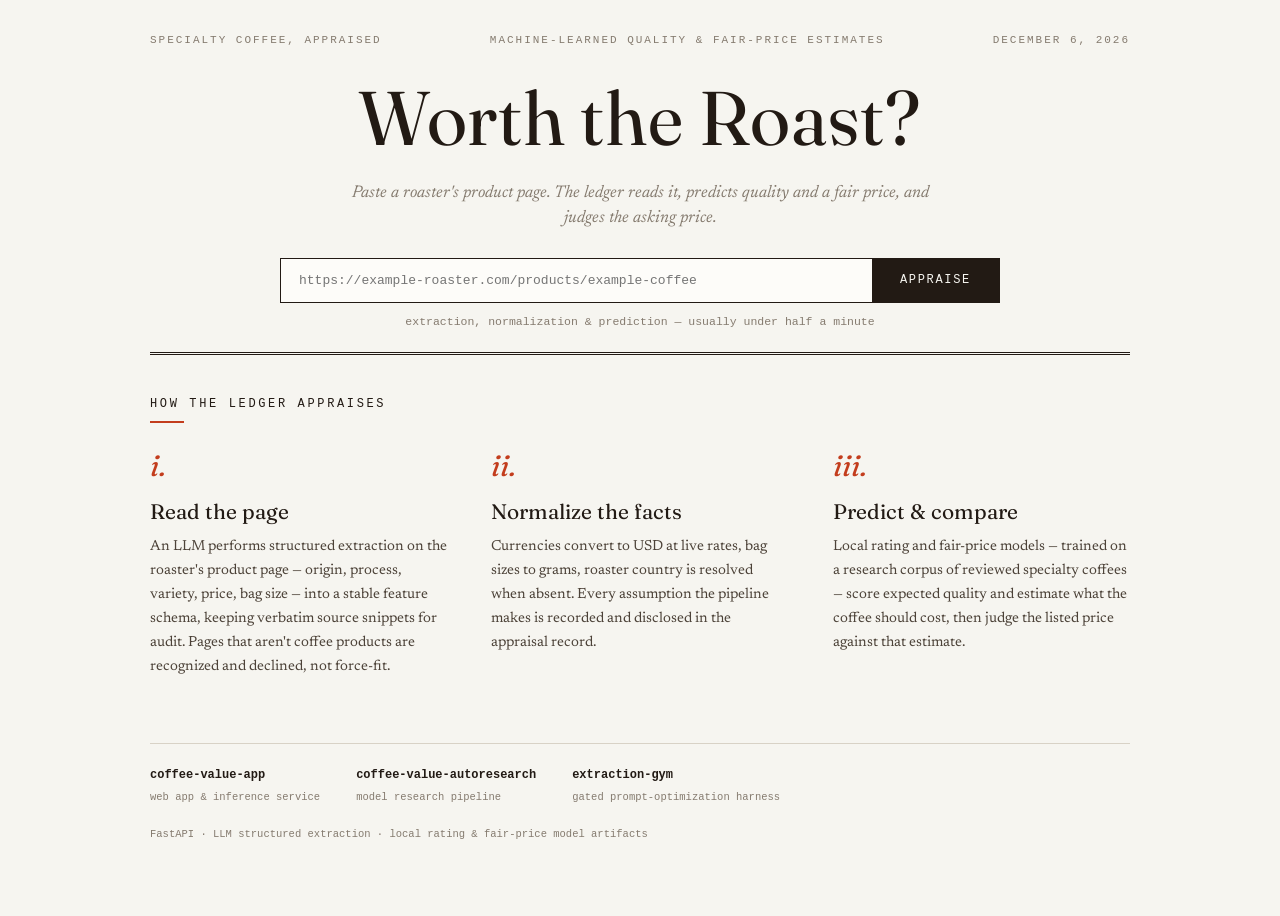
==== commit 45bbf40e: "Cupping Ledger UI: editorial redesign with page_type-aware verdicts Full rewrite of the static front" ====
--- a/static/index.html
+++ b/static/index.html
@@ -4,223 +4,148 @@
     <meta charset="utf-8" />
     <meta name="viewport" content="width=device-width, initial-scale=1" />
     <title>Worth the Roast?</title>
-    <link rel="stylesheet" href="/static/styles.css" />
+    <link rel="preconnect" href="https://fonts.googleapis.com" />
+    <link rel="preconnect" href="https://fonts.gstatic.com" crossorigin />
+    <link
+      href="https://fonts.googleapis.com/css2?family=Fraunces:ital,opsz,wght@0,9..144,300..700;1,9..144,300..700&family=Newsreader:ital,opsz,wght@0,6..72,400..600;1,6..72,400..600&display=swap"
+      rel="stylesheet"
+    />
+    <link rel="stylesheet" href="/static/styles.css?v=ledger1" />
   </head>
   <body>
-    <header class="topbar">
-      <div class="brand">
-        <div class="brand-mark" aria-hidden="true">◐</div>
-        <div class="brand-name">Worth the Roast?</div>
-        <div class="tagline">Specialty coffee price and quality checker</div>
-      </div>
-      <nav class="nav">
-        <button class="nav-button" type="button" id="aboutButton">ⓘ Project</button>
-      </nav>
-    </header>
+    <div class="sheet">
+      <header class="masthead">
+        <div class="issue-line">
+          <span>Specialty Coffee, Appraised</span>
+          <span>Machine-learned quality &amp; fair-price estimates</span>
+          <span id="issueDate">—</span>
+        </div>
+        <h1>Worth the Roast?</h1>
+        <p class="sub">Paste a roaster's product page. The ledger reads it, predicts quality and a fair price, and judges the asking price.</p>
+        <form class="subscribe" id="analyzeForm">
+          <input
+            id="urlInput"
+            name="url"
+            type="url"
+            placeholder="https://example-roaster.com/products/example-coffee"
+            autocomplete="url"
+            required
+          />
+          <button type="submit" id="analyzeButton">Appraise</button>
+        </form>
+        <p class="subscribe-note" id="statusNote">extraction, normalization &amp; prediction — usually under half a minute</p>
+      </header>
 
-    <main class="shell">
-      <section class="panel input-panel">
-        <form id="analyzeForm">
-          <label for="urlInput">Paste a coffee product URL</label>
-          <div class="input-row">
-            <input
-              id="urlInput"
-              name="url"
-              type="url"
-              placeholder="https://example-roaster.com/products/example-coffee"
-              autocomplete="url"
-              required
-            />
-            <button class="primary-button" type="submit">
-              <span aria-hidden="true">▶</span>
-              Analyze
-            </button>
+      <section class="appraisal hidden" id="appraisal">
+        <div class="headline" id="headline">
+          <div class="headline-copy">
+            <p class="kicker" id="kicker">The Verdict</p>
+            <h2 class="verdict" id="verdictHead">Appraising…</h2>
+            <p class="dek" id="verdictDek"></p>
+            <p class="caveat hidden" id="caveat"></p>
           </div>
-        </form>
-        <div class="progress" aria-label="Analysis progress">
-          <div class="step" data-step="fetch"><span class="step-dot">✓</span><span>Fetching page</span></div>
-          <div class="step-line"></div>
-          <div class="step" data-step="extract"><span class="step-dot">✓</span><span>Extracting details</span></div>
-          <div class="step-line"></div>
-          <div class="step" data-step="predict"><span class="step-dot">✓</span><span>Running prediction</span></div>
+          <aside class="score-block" id="scoreBlock">
+            <div class="label">Predicted Rating</div>
+            <div class="score"><span id="scoreValue">—</span><small>/100</small></div>
+            <div class="grade" id="scoreGrade">—</div>
+            <div class="interval" id="scoreInterval">—</div>
+          </aside>
         </div>
-        <p class="status-text" id="statusText">Ready to analyze a product page.</p>
+
+        <div class="columns" id="columns">
+          <div>
+            <h3 class="col-title">Tasting &amp; Provenance</h3>
+            <table class="ledger" id="ledgerTable"></table>
+          </div>
+          <div>
+            <h3 class="col-title">The Price Question</h3>
+            <div class="tariff">
+              <div class="tariff-row">
+                <div class="name">Listed price<small id="listedMeta">—</small></div>
+                <div class="amt" id="listedAmt">—</div>
+              </div>
+              <div class="tariff-row">
+                <div class="name">Predicted fair price<small id="fairMeta">—</small></div>
+                <div class="amt" id="fairAmt">—</div>
+              </div>
+              <div class="tariff-row result">
+                <div class="name">Premium over fair<small>fair band is ±20%</small></div>
+                <div class="amt" id="premiumAmt">—</div>
+              </div>
+              <div class="tariff-foot" id="tariffFoot"></div>
+            </div>
+          </div>
+        </div>
+
+        <section class="record">
+          <h3 class="col-title">Appraisal Record <span class="col-note">— what the pipeline saw, assumed &amp; predicted</span></h3>
+          <div class="log" id="recordLog" aria-live="polite"></div>
+        </section>
+
+        <section class="appendix">
+          <div class="appendix-head">
+            <h3 class="col-title">Appendix</h3>
+            <div class="tabs" role="tablist">
+              <button class="tab active" type="button" data-tab="json">Analysis JSON</button>
+              <button class="tab" type="button" data-tab="snippets">Source snippets</button>
+              <button class="tab" type="button" data-tab="input">Model input</button>
+            </div>
+            <button class="ghost-button" type="button" id="toggleAppendix" aria-expanded="false">Show</button>
+          </div>
+          <pre class="code-block hidden" id="appendixContent">{}</pre>
+        </section>
       </section>
 
-      <section class="panel hero-verdict is-pending" id="heroVerdict">
-        <div class="hero-copy">
-          <span class="eyebrow">Value Verdict</span>
-          <div class="verdict" id="verdictText">Awaiting analysis</div>
-          <p id="verdictCopy">Paste a product URL to estimate quality and price fairness.</p>
-        </div>
-        <div class="hero-gauge">
-          <svg class="gauge" viewBox="0 0 260 150" aria-hidden="true">
-            <path class="gauge-arc gauge-green" d="M 35 115 A 95 95 0 0 1 83 33" />
-            <path class="gauge-arc gauge-yellow" d="M 90 29 A 95 95 0 0 1 170 29" />
-            <path class="gauge-arc gauge-red" d="M 177 33 A 95 95 0 0 1 225 115" />
-            <g id="needle" transform="rotate(0 130 115)">
-              <line class="needle-line" x1="130" y1="115" x2="130" y2="48" />
-              <circle class="needle-hub" cx="130" cy="115" r="9" />
-            </g>
-          </svg>
-        </div>
-        <div class="hero-metrics">
-          <div class="hero-metric">
-            <span>Predicted Rating</span>
-            <strong><span id="predictedRating">—</span><small class="rating-denominator">/100</small></strong>
-            <em id="ratingLabel">—</em>
+      <section class="method">
+        <h3 class="col-title">How the Ledger Appraises</h3>
+        <div class="method-grid">
+          <div class="method-item">
+            <div class="roman">i.</div>
+            <h4>Read the page</h4>
+            <p>
+              An LLM performs structured extraction on the roaster's product page — origin, process, variety,
+              price, bag size — into a stable feature schema, keeping verbatim source snippets for audit. Pages
+              that aren't coffee products are recognized and declined, not force-fit.
+            </p>
           </div>
-          <div class="hero-metric">
-            <span>Predicted Fair Price</span>
-            <strong id="predictedBagPrice">—</strong>
-            <em id="predicted100g">—</em>
+          <div class="method-item">
+            <div class="roman">ii.</div>
+            <h4>Normalize the facts</h4>
+            <p>
+              Currencies convert to USD at live rates, bag sizes to grams, roaster country is resolved when
+              absent. Every assumption the pipeline makes is recorded and disclosed in the appraisal record.
+            </p>
           </div>
-          <div class="hero-metric">
-            <span>Listed Price</span>
-            <strong id="listedBagPrice">—</strong>
-            <em id="listed100g">—</em>
+          <div class="method-item">
+            <div class="roman">iii.</div>
+            <h4>Predict &amp; compare</h4>
+            <p>
+              Local rating and fair-price models — trained on a research corpus of reviewed specialty coffees —
+              score expected quality and estimate what the coffee should cost, then judge the listed price
+              against that estimate.
+            </p>
           </div>
-          <div class="hero-metric premium">
-            <span>Price Premium</span>
-            <strong id="pricePremium">—</strong>
-            <em>vs. predicted fair price</em>
-          </div>
-        </div>
-        <div class="result-overlay" aria-live="polite">
-          <span class="spinner" aria-hidden="true"></span>
-          <strong>Calculating results</strong>
         </div>
       </section>
 
-      <div class="content-grid">
-        <section class="main-column">
-          <section class="panel summary-panel">
-            <h2><span aria-hidden="true">☕</span> Coffee Summary</h2>
-            <div class="summary-grid" id="summaryGrid"></div>
-            <div class="badges" id="badges"></div>
-          </section>
+      <footer class="colophon">
+        <div class="colophon-links">
+          <a href="https://github.com/jintaili/coffee-value-app" target="_blank" rel="noopener noreferrer">
+            <strong>coffee-value-app</strong><span>web app &amp; inference service</span>
+          </a>
+          <a href="https://github.com/jintaili/coffee-value-autoresearch" target="_blank" rel="noopener noreferrer">
+            <strong>coffee-value-autoresearch</strong><span>model research pipeline</span>
+          </a>
+          <a href="https://github.com/jintaili/extraction-gym" target="_blank" rel="noopener noreferrer">
+            <strong>extraction-gym</strong><span>gated prompt-optimization harness</span>
+          </a>
+        </div>
+        <div class="colophon-note" id="colophonModels">
+          FastAPI · LLM structured extraction · local rating &amp; fair-price model artifacts
+        </div>
+      </footer>
+    </div>
 
-          <section class="panel prediction-panel">
-            <h2><span aria-hidden="true">↗</span> Prediction Details</h2>
-            <div class="metric-grid">
-              <div class="metric-card">
-                <span>Predicted rating</span>
-                <strong id="detailPredictedRating">—</strong>
-              </div>
-              <div class="metric-card">
-                <span>Rating interval</span>
-                <strong id="ratingInterval">—</strong>
-              </div>
-              <div class="metric-card">
-                <span>Predicted fair bag price</span>
-                <strong id="detailPredictedBagPrice">—</strong>
-              </div>
-              <div class="metric-card">
-                <span>Predicted fair price / 100g</span>
-                <strong id="detailPredicted100g">—</strong>
-              </div>
-              <div class="metric-card">
-                <span>Price interval</span>
-                <strong id="priceInterval">—</strong>
-              </div>
-            </div>
-            <p class="model-line" id="modelLine">Rating model: — · Price model: —</p>
-          </section>
-
-          <section class="panel warnings-panel">
-            <h2><span aria-hidden="true">⚠</span> Warnings &amp; Assumptions</h2>
-            <div class="inline-list" id="warningsList"></div>
-          </section>
-
-          <section class="panel details-panel">
-            <div class="details-header">
-              <h2><span aria-hidden="true">▤</span> Details</h2>
-              <button class="ghost-button" type="button" id="toggleDetails">⌃</button>
-            </div>
-            <div id="detailsBody">
-              <div class="tabs" role="tablist">
-                <button class="tab active" type="button" data-tab="json">Analysis JSON</button>
-                <button class="tab" type="button" data-tab="snippets">Source snippets</button>
-                <button class="tab" type="button" data-tab="missing">Missing fields</button>
-                <button class="tab" type="button" data-tab="versions">Versions</button>
-              </div>
-              <pre class="code-block" id="detailsContent">{}</pre>
-            </div>
-          </section>
-        </section>
-
-      <aside class="side-column">
-        <section class="panel quality-card">
-          <h2><span aria-hidden="true">🛡</span> Extraction Quality</h2>
-          <div class="quality-row"><span>Quality</span><strong id="qualityValue">—</strong></div>
-          <div class="quality-row"><span>Completeness</span><strong id="completenessValue">—</strong></div>
-          <div class="quality-row"><span>Missing fields</span><strong id="missingValue">—</strong></div>
-          <div class="quality-row"><span>Warnings</span><strong id="warningValue">—</strong></div>
-        </section>
-
-        <section class="panel checks-card">
-          <h2><span aria-hidden="true">☑</span> What the app checks</h2>
-          <ul>
-            <li>origin</li>
-            <li>process</li>
-            <li>variety</li>
-            <li>tasting notes</li>
-            <li>price &amp; bag size</li>
-            <li>model versions</li>
-          </ul>
-        </section>
-      </aside>
-      </div>
-    </main>
-
-    <template id="summaryRowTemplate">
-      <div class="summary-row">
-        <span class="row-label"></span>
-        <strong class="row-value"></strong>
-      </div>
-    </template>
-
-    <dialog class="about-dialog" id="aboutDialog">
-      <div class="dialog-header">
-        <div>
-          <span class="eyebrow">Project</span>
-          <h2>Worth the Roast?</h2>
-        </div>
-        <button class="ghost-button" type="button" id="closeAbout" aria-label="Close about dialog">×</button>
-      </div>
-      <div class="about-body">
-        <p>
-          Worth the Roast? extracts specialty coffee attributes from a roaster product page, predicts
-          rating and fair price, and compares that estimate with the listed price.
-        </p>
-
-        <section class="about-section">
-          <h3>Technical highlights</h3>
-          <ul class="highlight-list">
-            <li>LLM structured extraction from messy product pages into a stable model feature schema.</li>
-            <li>FastAPI inference layer serving local rating and fair-price model artifacts.</li>
-            <li>Currency, bag-size, and roaster-country normalization before prediction.</li>
-            <li>Inspectable provenance through extracted JSON, source snippets, assumptions, and model versions.</li>
-            <li>Render deployment with production configuration separated from browser-facing code.</li>
-          </ul>
-        </section>
-
-        <section class="about-section">
-          <h3>Source</h3>
-          <div class="repo-links">
-            <a href="https://github.com/jintaili/coffee-value-app" target="_blank" rel="noopener noreferrer">
-              <strong>coffee-value-app</strong>
-              <span>Web app and inference service</span>
-            </a>
-            <a href="https://github.com/jintaili/coffee-value-autoresearch" target="_blank" rel="noopener noreferrer">
-              <strong>coffee-value-autoresearch</strong>
-              <span>Model research and automated coffee workflows</span>
-            </a>
-          </div>
-        </section>
-      </div>
-    </dialog>
-
-    <script src="/static/app.js"></script>
+    <script src="/static/app.js?v=ledger1"></script>
   </body>
 </html>
--- a/static/styles.css
+++ b/static/styles.css
@@ -1,21 +1,17 @@
 :root {
-  --bg: #f7f4ef;
-  --panel: #fffdf9;
-  --panel-soft: #fbf6ec;
-  --ink: #2d1a12;
-  --muted: #746a62;
-  --line: #e6ddd3;
-  --coffee: #5a2a13;
-  --coffee-dark: #3d1b0d;
-  --green: #126b22;
-  --green-soft: #eaf5e6;
-  --fair: #c08a18;
-  --fair-soft: #fff3cf;
-  --red: #d85d55;
-  --red-dark: #c92a28;
-  --red-soft: #fff0ed;
-  --yellow: #f2cd6b;
-  --shadow: 0 10px 30px rgba(47, 30, 18, 0.1);
+  --paper: #f6f5f0;
+  --card: #fdfcf9;
+  --ink: #221a14;
+  --body: #4c4238;
+  --faint: #857b6f;
+  --rule: #d8d2c6;
+  --rule-dot: #cfc8ba;
+  --leaf: #2e5339;
+  --vermilion: #c33d1d;
+  --amber: #a06b12;
+  --serif: "Fraunces", "Didot", "Baskerville", Georgia, serif;
+  --text: "Newsreader", "Hoefler Text", Georgia, serif;
+  --mono: "SF Mono", ui-monospace, Menlo, Consolas, monospace;
 }
 
 * {
@@ -24,954 +20,617 @@
 
 body {
   margin: 0;
+  background: var(--paper);
   color: var(--ink);
-  background:
-    radial-gradient(circle at 20% 0%, rgba(255, 255, 255, 0.95), transparent 34rem),
-    var(--bg);
-  font-family: Inter, ui-sans-serif, system-ui, -apple-system, BlinkMacSystemFont, "Segoe UI", sans-serif;
-  letter-spacing: 0;
-}
-
-.topbar {
-  height: 64px;
+  font-family: var(--text);
+  font-size: 17px;
+  line-height: 1.5;
+}
+
+.sheet {
+  max-width: 1060px;
+  margin: 0 auto;
+  padding: 32px 40px 72px;
+}
+
+.hidden {
+  display: none !important;
+}
+
+/* ---------- Masthead ---------- */
+
+.masthead {
+  text-align: center;
+  border-bottom: 3px double var(--ink);
+  padding-bottom: 22px;
+}
+
+.issue-line {
   display: flex;
-  align-items: center;
   justify-content: space-between;
-  padding: 0 40px;
-  background: rgba(255, 253, 249, 0.88);
-  border-bottom: 1px solid var(--line);
-  box-shadow: 0 4px 18px rgba(47, 30, 18, 0.07);
-  position: sticky;
-  top: 0;
-  z-index: 10;
-  backdrop-filter: blur(10px);
-}
-
-.brand {
+  gap: 12px;
+  font-family: var(--mono);
+  font-size: 11px;
+  letter-spacing: 0.18em;
+  text-transform: uppercase;
+  color: var(--faint);
+}
+
+.masthead h1 {
+  font-family: var(--serif);
+  font-size: clamp(42px, 7vw, 76px);
+  font-weight: 400;
+  letter-spacing: 0.01em;
+  margin: 12px 0 6px;
+  text-wrap: balance;
+}
+
+.masthead .sub {
+  font-style: italic;
+  color: var(--faint);
+  font-size: 17px;
+  margin: 0 auto;
+  max-width: 62ch;
+}
+
+.subscribe {
   display: flex;
-  align-items: center;
-  gap: 16px;
+  margin: 26px auto 0;
+  max-width: 720px;
+  border: 1px solid var(--ink);
+  background: var(--card);
+}
+
+.subscribe input {
+  flex: 1;
   min-width: 0;
-}
-
-.brand-mark {
-  width: 40px;
-  height: 40px;
-  border-radius: 8px;
-  display: grid;
-  place-items: center;
-  color: #fff;
-  background: var(--coffee);
-  font-size: 24px;
-}
-
-.brand-name {
-  font-size: 26px;
-  font-weight: 800;
-  white-space: nowrap;
-}
-
-.tagline {
-  color: var(--muted);
-  font-size: 15px;
-  white-space: nowrap;
-  overflow: hidden;
-  text-overflow: ellipsis;
-}
-
-.nav {
-  display: flex;
-  gap: 18px;
-}
-
-button {
-  font: inherit;
-}
-
-.nav-button,
-.ghost-button {
   border: 0;
   background: transparent;
-  color: var(--muted);
+  padding: 14px 18px;
+  font-family: var(--mono);
+  font-size: 13px;
+  color: var(--ink);
+}
+
+.subscribe input:focus-visible,
+.subscribe button:focus-visible,
+.tab:focus-visible,
+.ghost-button:focus-visible,
+a:focus-visible {
+  outline: 2px solid var(--leaf);
+  outline-offset: 2px;
+}
+
+.subscribe button {
+  border: 0;
+  background: var(--ink);
+  color: var(--paper);
+  font-family: var(--mono);
+  letter-spacing: 0.14em;
+  text-transform: uppercase;
+  font-size: 12px;
+  padding: 0 28px;
   cursor: pointer;
 }
 
-.shell {
+.subscribe button:hover:not(:disabled) {
+  background: var(--leaf);
+}
+
+.subscribe button:disabled {
+  background: var(--faint);
+  cursor: wait;
+}
+
+.subscribe-note {
+  font-family: var(--mono);
+  font-size: 11.5px;
+  color: var(--faint);
+  margin: 10px 0 0;
+  min-height: 1.4em;
+}
+
+.subscribe-note.is-error {
+  color: var(--vermilion);
+}
+
+/* ---------- Headline & score ---------- */
+
+.headline {
   display: grid;
-  grid-template-columns: minmax(0, 1fr);
-  gap: 18px;
-  padding: 24px 40px 36px;
-  max-width: 1760px;
-  margin: 0 auto;
-}
-
-.content-grid {
-  min-width: 0;
+  grid-template-columns: 1fr 260px;
+  gap: 48px;
+  align-items: end;
+  margin-top: 52px;
+}
+
+.kicker {
+  font-family: var(--mono);
+  font-size: 12px;
+  letter-spacing: 0.22em;
+  text-transform: uppercase;
+  color: var(--leaf);
+  margin: 0 0 14px;
+}
+
+.verdict {
+  font-family: var(--serif);
+  font-size: clamp(36px, 5.5vw, 62px);
+  line-height: 1.04;
+  font-weight: 400;
+  margin: 0;
+  text-wrap: balance;
+}
+
+.verdict em {
+  font-style: italic;
+}
+
+.verdict .good {
+  color: var(--leaf);
+}
+
+.verdict .bad {
+  color: var(--vermilion);
+}
+
+.dek {
+  font-size: 19px;
+  line-height: 1.55;
+  color: var(--body);
+  max-width: 56ch;
+  margin: 20px 0 0;
+}
+
+.dek strong {
+  font-weight: 600;
+}
+
+.dek .delta-under {
+  color: var(--leaf);
+}
+
+.dek .delta-over {
+  color: var(--vermilion);
+}
+
+.caveat {
+  font-family: var(--mono);
+  font-size: 12px;
+  color: var(--amber);
+  border-left: 3px solid var(--amber);
+  padding-left: 12px;
+  margin: 18px 0 0;
+  max-width: 60ch;
+  line-height: 1.7;
+}
+
+.score-block {
+  text-align: center;
+  border-left: 1px solid var(--rule);
+  padding-left: 40px;
+}
+
+.score-block .label {
+  font-family: var(--mono);
+  font-size: 11px;
+  letter-spacing: 0.2em;
+  text-transform: uppercase;
+  color: var(--faint);
+}
+
+.score {
+  font-family: var(--serif);
+  font-size: 132px;
+  line-height: 0.95;
+  font-variant-numeric: tabular-nums;
+}
+
+.score small {
+  font-size: 26px;
+  color: var(--faint);
+}
+
+.score-block .grade {
+  font-style: italic;
+  font-size: 17px;
+  color: var(--leaf);
+}
+
+.score-block .interval {
+  font-family: var(--mono);
+  font-size: 11px;
+  color: var(--faint);
+  margin-top: 6px;
+}
+
+/* Non-coffee & error appraisals hide the coffee-specific furniture */
+
+.appraisal.no-result .score-block,
+.appraisal.no-result .columns {
+  display: none;
+}
+
+.appraisal.is-pending .headline,
+.appraisal.is-pending .columns {
+  opacity: 0.45;
+}
+
+/* ---------- Columns: ledger & tariff ---------- */
+
+.columns {
   display: grid;
-  grid-template-columns: minmax(0, 1fr) 390px;
-  gap: 24px;
-  align-items: start;
-}
-
-.main-column,
-.side-column {
-  min-width: 0;
-  display: grid;
-  gap: 16px;
-  align-content: start;
-}
-
-.panel {
-  min-width: 0;
-  background: rgba(255, 253, 249, 0.95);
-  border: 1px solid var(--line);
-  border-radius: 8px;
-  box-shadow: var(--shadow);
-}
-
-.input-panel {
-  display: grid;
-  grid-template-columns: minmax(0, 1fr) 620px;
-  gap: 28px;
-  align-items: center;
-  padding: 18px 28px;
-}
-
-label {
+  grid-template-columns: 1.4fr 1fr;
+  gap: 56px;
+  margin-top: 56px;
+  border-top: 1px solid var(--ink);
+  padding-top: 32px;
+}
+
+.col-title {
+  font-family: var(--mono);
+  font-size: 12px;
+  letter-spacing: 0.22em;
+  text-transform: uppercase;
+  font-weight: 500;
+  color: var(--ink);
+  margin: 0 0 20px;
+}
+
+.col-title::after {
+  content: "";
   display: block;
-  margin-bottom: 6px;
-  font-weight: 650;
-}
-
-.input-row {
-  display: grid;
-  grid-template-columns: minmax(0, 1fr) 128px;
-  gap: 16px;
-}
-
-input {
+  width: 34px;
+  border-bottom: 2px solid var(--vermilion);
+  margin-top: 8px;
+}
+
+.col-note {
+  text-transform: none;
+  letter-spacing: 0.04em;
+  color: var(--faint);
+  font-weight: 400;
+}
+
+.ledger {
+  border-collapse: collapse;
   width: 100%;
-  height: 46px;
-  border: 1px solid #cfc6bd;
-  border-radius: 6px;
-  padding: 0 16px;
-  font-size: 16px;
-  color: var(--ink);
-  background: #fff;
-}
-
-.primary-button {
-  height: 46px;
-  border: 0;
-  border-radius: 6px;
-  background: var(--coffee);
-  color: #fff;
-  font-weight: 750;
-  cursor: pointer;
-  box-shadow: inset 0 -2px 0 rgba(0, 0, 0, 0.2);
-}
-
-.primary-button:disabled {
-  opacity: 0.68;
-  cursor: wait;
-}
-
-.progress {
-  display: grid;
-  grid-template-columns: auto 1fr auto 1fr auto;
-  align-items: center;
-  gap: 10px;
-  margin: 0;
-  max-width: none;
-}
-
-.step {
-  display: grid;
-  justify-items: center;
-  gap: 8px;
-  color: var(--muted);
-  font-size: 13px;
-  text-align: center;
-}
-
-.step-dot {
-  width: 24px;
-  height: 24px;
-  border-radius: 50%;
-  display: grid;
-  place-items: center;
-  background: #d8d1ca;
-  color: #fff;
-  font-size: 13px;
-}
-
-.step.active .step-dot,
-.step.done .step-dot {
-  background: #1f982e;
-}
-
-.step-line {
-  height: 2px;
-  background: #d8d1ca;
-  transform: translateY(-13px);
-}
-
-.status-text {
-  grid-column: 2;
-  margin: -8px 0 0;
-  min-height: 20px;
-  color: var(--muted);
-  font-size: 14px;
-  text-align: center;
-}
-
-.panel h2 {
-  margin: 0;
-  padding: 14px 22px 12px;
-  font-size: 20px;
-  border-bottom: 1px solid var(--line);
-}
-
-.hero-verdict {
-  --verdict-color: var(--green);
-  --verdict-soft: var(--green-soft);
-  position: relative;
-  display: grid;
-  grid-template-columns: minmax(260px, 0.9fr) 210px minmax(500px, 1.5fr);
-  gap: 22px;
-  align-items: center;
-  padding: 28px 36px;
-  border-color: var(--verdict-color);
-  box-shadow: 0 14px 36px rgba(47, 30, 18, 0.12);
-  overflow: hidden;
-}
-
-.hero-verdict::before {
-  content: "";
-  position: absolute;
-  inset: 0 auto 0 0;
-  width: 8px;
-  background: var(--verdict-color);
-}
-
-.hero-verdict.is-pending,
-.hero-verdict.is-loading {
-  --verdict-color: #8d8176;
-  --verdict-soft: #f0ebe5;
-}
-
-.hero-verdict.is-insufficient {
-  --verdict-color: #8d8176;
-  --verdict-soft: #f0ebe5;
-}
-
-.hero-verdict.is-good-value {
-  --verdict-color: var(--green);
-  --verdict-soft: var(--green-soft);
-}
-
-.hero-verdict.is-fair {
-  --verdict-color: var(--fair);
-  --verdict-soft: var(--fair-soft);
-}
-
-.hero-verdict.is-expensive {
-  --verdict-color: var(--red-dark);
-  --verdict-soft: var(--red-soft);
-}
-
-.hero-verdict.is-loading .hero-copy,
-.hero-verdict.is-loading .hero-gauge,
-.hero-verdict.is-loading .hero-metrics {
-  opacity: 0.32;
-}
-
-.result-overlay {
-  position: absolute;
-  inset: 0;
-  display: none;
-  place-items: center;
-  gap: 14px;
-  color: var(--ink);
-  background: rgba(255, 253, 249, 0.64);
-  backdrop-filter: blur(1px);
-  z-index: 2;
-}
-
-.hero-verdict.is-loading .result-overlay {
-  display: grid;
-}
-
-.spinner {
-  width: 34px;
-  height: 34px;
-  border: 4px solid #d7cdc3;
-  border-top-color: var(--coffee);
-  border-radius: 50%;
-  animation: spin 0.8s linear infinite;
-}
-
-.result-overlay strong {
-  padding: 7px 12px;
-  border: 1px solid #d7cdc3;
-  border-radius: 999px;
-  background: rgba(255, 253, 249, 0.92);
-  font-size: 13px;
-  font-weight: 800;
-  text-transform: uppercase;
-}
-
-@keyframes spin {
-  to {
-    transform: rotate(360deg);
+}
+
+.ledger td {
+  padding: 9px 0;
+  border-bottom: 1px dotted var(--rule-dot);
+  vertical-align: baseline;
+}
+
+.ledger td:first-child {
+  font-family: var(--mono);
+  font-size: 11px;
+  letter-spacing: 0.12em;
+  text-transform: uppercase;
+  color: var(--faint);
+  width: 38%;
+  padding-right: 14px;
+}
+
+.ledger td:last-child {
+  font-size: 16.5px;
+}
+
+.ledger tr.notes td:last-child {
+  font-style: italic;
+  font-size: 18px;
+}
+
+.ledger td .none {
+  color: var(--faint);
+}
+
+.tariff {
+  border: 1px solid var(--ink);
+  padding: 24px 28px;
+  background: var(--card);
+}
+
+.tariff-row {
+  display: flex;
+  flex-wrap: wrap;
+  justify-content: space-between;
+  align-items: baseline;
+  gap: 4px 16px;
+  padding: 12px 0;
+  border-bottom: 1px solid var(--rule);
+}
+
+.tariff-row .name {
+  font-size: 15px;
+}
+
+.tariff-row .name small {
+  display: block;
+  font-family: var(--mono);
+  font-size: 10.5px;
+  color: var(--faint);
+  margin-top: 3px;
+  line-height: 1.6;
+}
+
+.tariff-row .amt {
+  font-family: var(--serif);
+  font-size: 30px;
+  white-space: nowrap;
+  font-variant-numeric: tabular-nums;
+}
+
+.tariff-row.result {
+  border-top: 2px solid var(--ink);
+  border-bottom: none;
+  margin-top: 8px;
+  padding-top: 18px;
+}
+
+.tariff-row.result .amt.delta-over {
+  color: var(--vermilion);
+}
+
+.tariff-row.result .amt.delta-under {
+  color: var(--leaf);
+}
+
+.tariff-foot {
+  font-family: var(--mono);
+  font-size: 10.5px;
+  color: var(--faint);
+  margin-top: 14px;
+  line-height: 1.7;
+}
+
+/* ---------- Appraisal record (log) ---------- */
+
+.record {
+  margin-top: 56px;
+  border-top: 1px solid var(--ink);
+  padding-top: 32px;
+}
+
+.log {
+  background: #14110d;
+  color: #c9c2b6;
+  font-family: var(--mono);
+  font-size: 12px;
+  line-height: 2;
+  padding: 18px 22px;
+  overflow-x: auto;
+  min-height: 60px;
+}
+
+.log .line {
+  white-space: pre-wrap;
+  word-break: break-word;
+}
+
+.log .t {
+  color: #6d655a;
+  display: inline-block;
+  min-width: 62px;
+}
+
+.log .ok {
+  color: #8fce9f;
+}
+
+.log .warn {
+  color: #e0b568;
+}
+
+.log .err {
+  color: #e78a75;
+}
+
+.log .dim {
+  color: #6d655a;
+}
+
+.log .line.working::after {
+  content: "…";
+  animation: working 1.2s steps(4, end) infinite;
+}
+
+@keyframes working {
+  0% { content: ""; }
+  33% { content: "."; }
+  66% { content: ".."; }
+  100% { content: "..."; }
+}
+
+@media (prefers-reduced-motion: reduce) {
+  .log .line.working::after {
+    animation: none;
+    content: "…";
   }
 }
 
-.hero-copy {
-  min-width: 0;
-}
-
-.eyebrow {
-  display: block;
-  margin-bottom: 10px;
-  color: var(--verdict-color);
-  font-size: 15px;
-  font-weight: 850;
-  text-transform: uppercase;
-}
-
-.verdict {
-  color: var(--verdict-color);
-  font-size: 42px;
-  font-weight: 850;
-  line-height: 1.06;
-}
-
-.hero-copy p {
-  max-width: 560px;
-  margin: 16px 0 0;
-  font-size: 17px;
-  line-height: 1.45;
-}
-
-.hero-gauge {
-  min-width: 0;
-  display: grid;
-  place-items: center;
-}
-
-.hero-metrics {
-  min-width: 0;
-  display: grid;
-  grid-template-columns: repeat(4, minmax(0, 1fr));
-  border: 1px solid var(--line);
-  border-radius: 8px;
-  background: rgba(255, 253, 249, 0.88);
-  overflow: hidden;
-}
-
-.hero-metric {
-  min-width: 0;
-  min-height: 154px;
-  display: grid;
-  grid-template-rows: 42px 54px 40px;
-  align-content: center;
-  gap: 10px;
-  padding: 18px 18px;
-  border-right: 1px solid var(--line);
-}
-
-.hero-metric:last-child {
-  border-right: 0;
-}
-
-.hero-metric span {
-  align-self: start;
-  color: var(--ink);
-  font-size: 14px;
-  line-height: 1.15;
-  font-weight: 800;
-  text-transform: uppercase;
-}
-
-.hero-metric strong {
+/* ---------- Appendix ---------- */
+
+.appendix {
+  margin-top: 44px;
+}
+
+.appendix-head {
   display: flex;
   align-items: baseline;
-  gap: 2px;
-  align-self: center;
-  color: var(--ink);
-  font-size: clamp(30px, 2.4vw, 44px);
-  line-height: 1;
-  white-space: nowrap;
-}
-
-.hero-metric strong small {
-  color: var(--muted);
-  font-size: 0.48em;
-  font-weight: 650;
-}
-
-.rating-denominator {
-  transform: translateY(0.1em);
-}
-
-#predictedRating {
-  color: inherit;
-  font-size: inherit;
-}
-
-.hero-metric em {
-  align-self: start;
-  color: var(--muted);
-  font-style: normal;
-  font-size: 16px;
-  overflow-wrap: anywhere;
-}
-
-.hero-metric em[id="ratingLabel"] {
-  justify-self: start;
-  padding: 5px 12px;
-  border: 1px solid #cfe5c9;
-  border-radius: 6px;
-  color: var(--green);
-  background: var(--green-soft);
-  font-size: 14px;
-  font-weight: 700;
-}
-
-.hero-metric.premium strong,
-#pricePremium.is-expensive {
-  color: var(--red-dark);
-}
-
-#pricePremium.is-value {
-  color: var(--green);
-}
-
-.summary-panel {
-  padding-bottom: 14px;
-}
-
-.summary-grid {
-  display: grid;
-  grid-template-columns: repeat(2, minmax(0, 1fr));
-  margin: 0 18px 12px;
-  border: 1px solid var(--line);
-  border-radius: 6px;
-  overflow: hidden;
-}
-
-.summary-row {
-  min-width: 0;
-  min-height: 38px;
-  display: grid;
-  grid-template-columns: minmax(115px, 0.42fr) minmax(0, 1fr);
-  align-items: center;
-  gap: 10px;
-  padding: 8px 12px;
-  border-bottom: 1px solid var(--line);
-}
-
-.summary-row:nth-last-child(-n + 2) {
-  border-bottom: 0;
-}
-
-.summary-row:nth-child(odd) {
-  border-right: 1px solid var(--line);
-}
-
-.row-label {
-  color: var(--muted);
-}
-
-.row-value {
-  min-width: 0;
-  overflow-wrap: anywhere;
-  line-height: 1.25;
-}
-
-.pill {
-  display: inline-flex;
-  align-items: center;
-  gap: 6px;
-  min-height: 26px;
-  padding: 4px 12px;
-  border: 1px solid #cfe5c9;
-  border-radius: 6px;
-  color: #145d21;
-  background: var(--green-soft);
-  font-weight: 650;
-  font-size: 14px;
-}
-
-.badges {
-  display: flex;
+  gap: 20px;
   flex-wrap: wrap;
-  gap: 10px 44px;
-  padding: 0 22px;
-}
-
-.metric-grid {
-  display: grid;
-  grid-template-columns: repeat(5, minmax(0, 1fr));
-  gap: 12px;
-  padding: 16px 18px 8px;
-}
-
-.metric-card {
-  min-height: 86px;
-  display: grid;
-  align-content: center;
-  justify-items: center;
-  gap: 8px;
-  border: 1px solid var(--line);
-  border-radius: 6px;
-  background: var(--panel-soft);
-  text-align: center;
-  min-width: 0;
-  padding: 8px;
-}
-
-.metric-card span {
-  color: var(--ink);
-  font-size: 14px;
-}
-
-.metric-card strong {
-  color: var(--green);
-  font-size: 22px;
-  overflow-wrap: anywhere;
-}
-
-.model-line {
-  margin: 0 0 10px;
-  text-align: center;
-  color: var(--muted);
-}
-
-.warnings-panel {
-  padding-bottom: 14px;
-}
-
-.inline-list {
-  display: flex;
-  flex-wrap: wrap;
-  gap: 12px 28px;
-  padding: 12px 22px 0;
-}
-
-.inline-item {
-  display: inline-flex;
-  align-items: center;
-  gap: 8px;
-  color: var(--ink);
-  font-size: 14px;
-}
-
-.inline-item::before {
-  content: "✓";
-  width: 18px;
-  height: 18px;
-  display: grid;
-  place-items: center;
-  border-radius: 50%;
-  background: #1f982e;
-  color: #fff;
-  font-size: 12px;
-}
-
-.inline-item.warn::before {
-  content: "!";
-  background: #b45a13;
-}
-
-.details-header {
-  display: flex;
-  align-items: center;
-  justify-content: space-between;
-  border-bottom: 1px solid var(--line);
-}
-
-.details-header h2 {
-  border-bottom: 0;
-}
-
-.ghost-button {
-  padding: 12px 22px;
-  font-size: 22px;
-  color: var(--ink);
+}
+
+.appendix-head .col-title {
+  margin: 0;
+}
+
+.appendix-head .col-title::after {
+  display: none;
 }
 
 .tabs {
   display: flex;
-  gap: 28px;
-  padding: 10px 22px 0;
-  border-bottom: 1px solid var(--line);
+  gap: 4px;
 }
 
 .tab {
-  border: 0;
+  font-family: var(--mono);
+  font-size: 11px;
+  letter-spacing: 0.08em;
+  text-transform: uppercase;
   background: transparent;
-  padding: 0 0 10px;
+  border: 1px solid var(--rule);
+  color: var(--faint);
+  padding: 5px 12px;
+  cursor: pointer;
+}
+
+.tab.active {
+  border-color: var(--ink);
   color: var(--ink);
+  background: var(--card);
+}
+
+.ghost-button {
+  font-family: var(--mono);
+  font-size: 11px;
+  letter-spacing: 0.08em;
+  text-transform: uppercase;
+  background: transparent;
+  border: none;
+  color: var(--leaf);
   cursor: pointer;
-  border-bottom: 3px solid transparent;
-}
-
-.tab.active {
-  border-bottom-color: var(--coffee);
-  font-weight: 700;
+  text-decoration: underline;
+  text-underline-offset: 3px;
+  margin-left: auto;
 }
 
 .code-block {
-  margin: 12px;
-  padding: 16px 18px;
-  min-height: 96px;
-  max-height: 320px;
-  overflow: auto;
-  border-radius: 6px;
-  background: #14191c;
-  color: #f2f2e8;
-  font: 13px/1.45 ui-monospace, SFMono-Regular, Menlo, Consolas, monospace;
-}
-
-.gauge {
-  width: min(260px, 100%);
-  height: 150px;
+  background: var(--card);
+  border: 1px solid var(--rule);
+  padding: 18px 22px;
+  font-family: var(--mono);
+  font-size: 11.5px;
+  line-height: 1.7;
+  overflow-x: auto;
+  margin: 16px 0 0;
+  max-height: 480px;
+  overflow-y: auto;
+}
+
+/* ---------- Method & colophon ---------- */
+
+.method {
+  margin-top: 72px;
+  border-top: 3px double var(--ink);
+  padding-top: 30px;
+}
+
+/* idle state: no appraisal between masthead and method, one rule is enough */
+.appraisal.hidden + .method {
+  border-top: none;
+  margin-top: 40px;
+  padding-top: 0;
+}
+
+.method-grid {
+  display: grid;
+  grid-template-columns: repeat(3, 1fr);
+  gap: 44px;
+}
+
+.method-item .roman {
+  font-family: var(--serif);
+  font-style: italic;
+  font-size: 30px;
+  color: var(--vermilion);
+}
+
+.method-item h4 {
+  font-family: var(--serif);
+  font-size: 21px;
+  font-weight: 400;
+  margin: 8px 0;
+}
+
+.method-item p {
+  font-size: 14.5px;
+  line-height: 1.65;
+  color: var(--body);
+  margin: 0;
+}
+
+.colophon {
+  margin-top: 64px;
+  border-top: 1px solid var(--rule);
+  padding-top: 22px;
+}
+
+.colophon-links {
+  display: flex;
+  gap: 36px;
+  flex-wrap: wrap;
+}
+
+.colophon-links a {
+  text-decoration: none;
+  color: var(--ink);
+}
+
+.colophon-links a strong {
+  font-family: var(--mono);
+  font-size: 12px;
   display: block;
-  margin: 0 auto;
-}
-
-.gauge-arc {
-  fill: none;
-  stroke-width: 15;
-  stroke-linecap: butt;
-}
-
-.gauge-red {
-  stroke: #e46862;
-}
-
-.gauge-yellow {
-  stroke: #f2cf70;
-}
-
-.gauge-green {
-  stroke: #63b95c;
-}
-
-.needle-line {
-  stroke: #2d2518;
-  stroke-width: 5;
-  stroke-linecap: round;
-}
-
-.needle-hub {
-  fill: #2d2518;
-  stroke: #fff8e8;
-  stroke-width: 4;
-}
-
-.quality-card,
-.checks-card {
-  padding-bottom: 14px;
-}
-
-.quality-row {
-  display: flex;
-  justify-content: space-between;
-  padding: 8px 18px;
-  border-bottom: 1px solid var(--line);
-}
-
-.quality-row:last-child {
-  border-bottom: 0;
-}
-
-.quality-row strong {
-  color: var(--green);
-}
-
-.checks-card ul {
-  list-style: none;
-  margin: 0;
-  padding: 8px 22px 12px;
-}
-
-.checks-card li {
-  display: flex;
-  align-items: center;
-  gap: 10px;
-  padding: 6px 0;
-}
-
-.checks-card li::before {
-  content: "✓";
-  width: 18px;
-  height: 18px;
-  display: grid;
-  place-items: center;
-  border-radius: 50%;
-  color: #fff;
-  background: var(--coffee);
-  font-size: 12px;
-}
-
-.hidden {
-  display: none;
-}
-
-.about-dialog {
-  width: min(760px, calc(100vw - 32px));
-  max-height: min(680px, calc(100vh - 32px));
-  padding: 0;
-  border: 1px solid var(--line);
-  border-radius: 8px;
-  color: var(--ink);
-  background: var(--panel);
-  box-shadow: 0 24px 80px rgba(47, 30, 18, 0.28);
-}
-
-.about-dialog::backdrop {
-  background: rgba(45, 26, 18, 0.28);
-}
-
-.dialog-header {
-  display: flex;
-  align-items: center;
-  justify-content: space-between;
-  border-bottom: 1px solid var(--line);
-}
-
-.dialog-header h2 {
-  border-bottom: 0;
-}
-
-.dialog-header {
-  gap: 18px;
-  padding-left: 22px;
-}
-
-.dialog-header .eyebrow {
-  margin-bottom: 4px;
-  color: var(--coffee);
-  font-size: 12px;
-}
-
-.dialog-header h2 {
-  padding: 0;
-}
-
-.about-body {
-  display: grid;
-  gap: 20px;
-  padding: 18px 22px 22px;
-  overflow: auto;
-}
-
-.about-body p {
-  margin: 0;
-  color: var(--ink);
-  line-height: 1.55;
-}
-
-.about-section {
-  display: grid;
-  gap: 10px;
-}
-
-.about-section h3 {
-  margin: 0;
-  color: var(--coffee-dark);
-  font-size: 15px;
-  text-transform: uppercase;
-}
-
-.highlight-list {
-  display: grid;
-  gap: 8px;
-  margin: 0;
-  padding: 0;
-  list-style: none;
-}
-
-.highlight-list li {
-  display: grid;
-  grid-template-columns: 18px minmax(0, 1fr);
-  gap: 10px;
-  line-height: 1.35;
-}
-
-.highlight-list li::before {
-  content: "✓";
-  width: 18px;
-  height: 18px;
-  display: grid;
-  place-items: center;
-  border-radius: 50%;
-  color: #fff;
-  background: var(--coffee);
-  font-size: 12px;
-  transform: translateY(1px);
-}
-
-.repo-links {
-  display: grid;
-  grid-template-columns: repeat(2, minmax(0, 1fr));
-  gap: 12px;
-}
-
-.repo-links a {
-  display: grid;
-  gap: 5px;
-  min-width: 0;
-  padding: 12px 14px;
-  border: 1px solid var(--line);
-  border-radius: 6px;
-  color: inherit;
-  background: var(--panel-soft);
-  text-decoration: none;
-}
-
-.repo-links a:hover {
-  border-color: #c8b6a5;
-  background: #fffaf2;
-}
-
-.repo-links strong,
-.repo-links span {
-  overflow-wrap: anywhere;
-}
-
-.repo-links span {
-  color: var(--muted);
-  font-size: 13px;
-  line-height: 1.3;
-}
-
-@media (max-width: 1320px) {
-  .content-grid,
-  .hero-verdict,
-  .input-panel {
-    grid-template-columns: 1fr;
+}
+
+.colophon-links a span {
+  font-family: var(--mono);
+  font-size: 10.5px;
+  color: var(--faint);
+}
+
+.colophon-links a:hover strong {
+  color: var(--leaf);
+  text-decoration: underline;
+  text-underline-offset: 3px;
+}
+
+.colophon-note {
+  font-family: var(--mono);
+  font-size: 10.5px;
+  color: var(--faint);
+  margin-top: 16px;
+  line-height: 1.8;
+}
+
+/* ---------- Responsive ---------- */
+
+@media (max-width: 860px) {
+  .sheet {
+    padding: 24px 20px 56px;
   }
 
-  .shell {
-    max-width: 820px;
-    padding-inline: 24px;
-  }
-
-  .status-text {
-    grid-column: 1;
-  }
-
-  .hero-verdict {
-    justify-items: stretch;
-  }
-
-  .hero-metrics {
-    grid-template-columns: repeat(2, minmax(0, 1fr));
-  }
-
-  .metric-grid {
-    grid-template-columns: repeat(2, minmax(0, 1fr));
-  }
-}
-
-@media (max-width: 760px) {
-  .topbar {
-    height: auto;
-    align-items: center;
-    gap: 12px;
-    padding: 14px 18px;
-  }
-
-  .brand {
-    flex-wrap: wrap;
-  }
-
-  .brand-name {
-    font-size: 22px;
-  }
-
-  .tagline {
-    width: 100%;
-    white-space: normal;
-  }
-
-  .nav {
-    flex: 0 0 auto;
-    gap: 8px;
-  }
-
-  .nav-button {
-    padding: 8px 0;
-    white-space: nowrap;
-  }
-
-  .shell {
-    padding: 16px;
-  }
-
-  .input-row,
-  .summary-grid,
-  .metric-grid,
-  .hero-metrics {
-    grid-template-columns: 1fr;
-  }
-
-  .hero-verdict {
-    padding: 24px;
-  }
-
-  .verdict {
-    font-size: 34px;
-  }
-
-  .hero-metric {
-    min-height: 120px;
-    border-right: 0;
-    border-bottom: 1px solid var(--line);
-  }
-
-  .hero-metric:last-child {
-    border-bottom: 0;
-  }
-
-  .hero-metric strong {
-    font-size: 36px;
-  }
-
-  .summary-row {
-    grid-template-columns: 120px minmax(0, 1fr);
-    border-right: 0 !important;
-  }
-
-  .summary-row:nth-last-child(-n + 2) {
-    border-bottom: 1px solid var(--line);
-  }
-
-  .progress {
-    grid-template-columns: 1fr;
-    justify-items: start;
-  }
-
-  .step {
-    grid-template-columns: 24px 1fr;
-    justify-items: start;
-    text-align: left;
-  }
-
-  .step-line {
+  .issue-line span:nth-child(2) {
     display: none;
   }
 
-  .repo-links {
+  .headline,
+  .columns,
+  .method-grid {
     grid-template-columns: 1fr;
+    gap: 32px;
   }
 
-  .tabs {
-    gap: 14px;
-    overflow-x: auto;
+  .score-block {
+    border-left: 0;
+    border-top: 1px solid var(--rule);
+    padding: 24px 0 0;
   }
-}
+
+  .score {
+    font-size: 96px;
+  }
+}
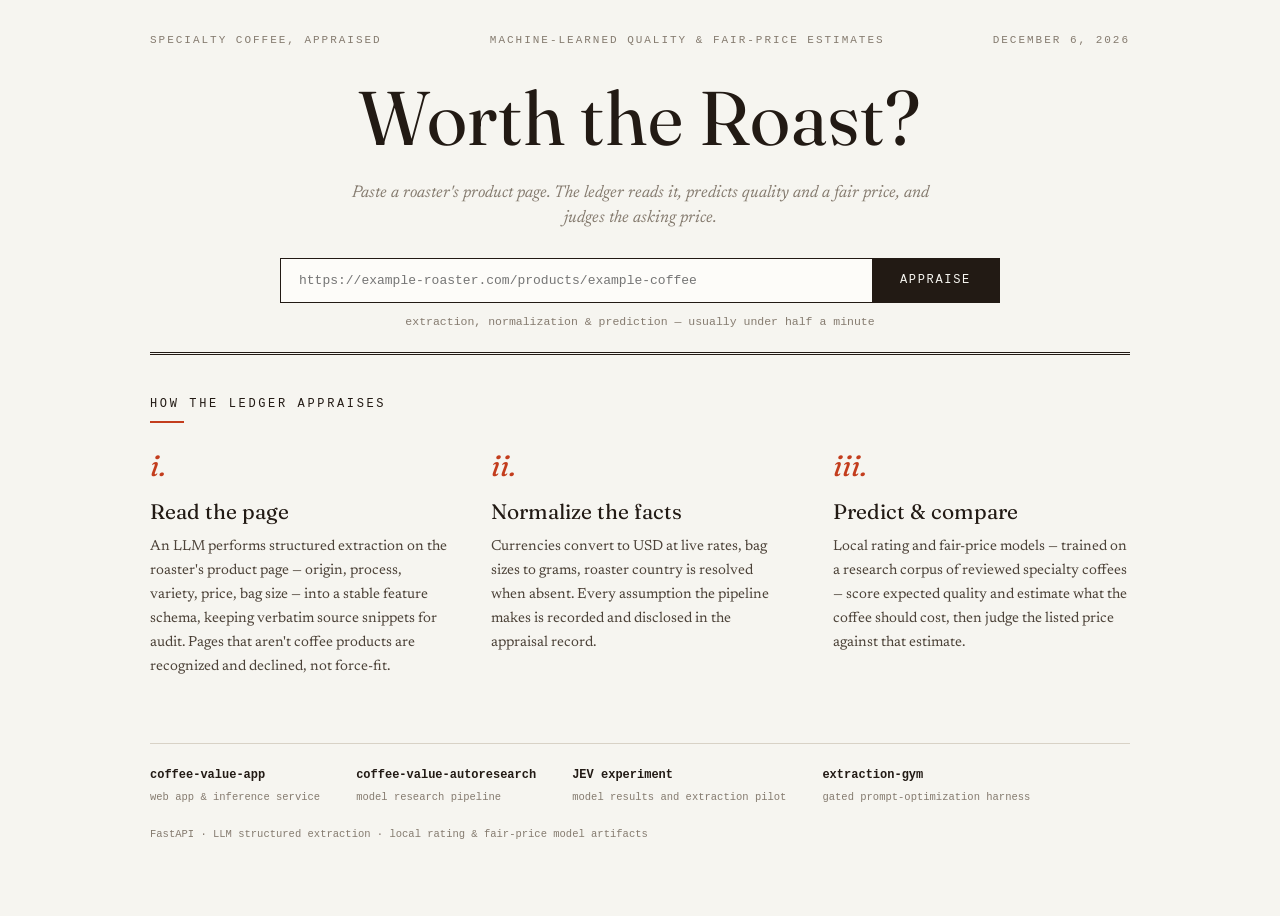
==== commit 1fd3e6df: "Publish JEV research note on lightweight app" ====
--- a/static/index.html
+++ b/static/index.html
@@ -10,7 +10,7 @@
       href="https://fonts.googleapis.com/css2?family=Fraunces:ital,opsz,wght@0,9..144,300..700;1,9..144,300..700&family=Newsreader:ital,opsz,wght@0,6..72,400..600;1,6..72,400..600&display=swap"
       rel="stylesheet"
     />
-    <link rel="stylesheet" href="/static/styles.css?v=ledger1" />
+    <link rel="stylesheet" href="/static/styles.css?v=ledger3" />
   </head>
   <body>
     <div class="sheet">
@@ -69,8 +69,24 @@
                 <div class="amt" id="fairAmt">—</div>
               </div>
               <div class="tariff-row result">
-                <div class="name">Premium over fair<small>fair band is ±20%</small></div>
+                <div class="name">Premium over fair<small>listed vs. predicted fair price</small></div>
                 <div class="amt" id="premiumAmt">—</div>
+              </div>
+              <div class="scale hidden" id="priceScale" role="img">
+                <div class="scale-track">
+                  <span class="scale-band"></span>
+                  <span class="scale-tick" style="left: 0"></span>
+                  <span class="scale-tick" style="left: 30%"></span>
+                  <span class="scale-tick" style="left: 50%"></span>
+                  <span class="scale-tick" style="left: 70%"></span>
+                  <span class="scale-tick" style="left: 100%"></span>
+                  <span class="scale-needle" id="scaleNeedle"></span>
+                </div>
+                <div class="scale-labels">
+                  <span class="lo">−50% under</span>
+                  <span class="mid">fair band ±20%</span>
+                  <span class="hi">over +50%</span>
+                </div>
               </div>
               <div class="tariff-foot" id="tariffFoot"></div>
             </div>
@@ -136,6 +152,9 @@
           <a href="https://github.com/jintaili/coffee-value-autoresearch" target="_blank" rel="noopener noreferrer">
             <strong>coffee-value-autoresearch</strong><span>model research pipeline</span>
           </a>
+          <a href="/static/jev/jev-results-showcase.html">
+            <strong>JEV experiment</strong><span>model results and extraction pilot</span>
+          </a>
           <a href="https://github.com/jintaili/extraction-gym" target="_blank" rel="noopener noreferrer">
             <strong>extraction-gym</strong><span>gated prompt-optimization harness</span>
           </a>
@@ -146,6 +165,6 @@
       </footer>
     </div>
 
-    <script src="/static/app.js?v=ledger1"></script>
+    <script src="/static/app.js?v=ledger3"></script>
   </body>
 </html>
--- a/static/styles.css
+++ b/static/styles.css
@@ -377,6 +377,118 @@
   color: var(--leaf);
 }
 
+.scale {
+  margin-top: 22px;
+}
+
+.scale-track {
+  position: relative;
+  height: 14px;
+}
+
+.scale-track::before {
+  content: "";
+  position: absolute;
+  left: 0;
+  right: 0;
+  top: 50%;
+  border-top: 1px solid var(--rule);
+}
+
+.scale-band {
+  position: absolute;
+  left: 30%;
+  width: 40%;
+  top: 0;
+  bottom: 0;
+  background: url("data:image/svg+xml,%3Csvg xmlns='http://www.w3.org/2000/svg' width='6' height='6'%3E%3Cpath d='M0 6L6 0M-1.5 1.5L1.5 -1.5M4.5 7.5L7.5 4.5' stroke='%23cfc8ba' stroke-width='1'/%3E%3C/svg%3E") repeat;
+}
+
+.scale-tick {
+  position: absolute;
+  top: 0;
+  bottom: 0;
+  width: 1px;
+  margin-left: -0.5px;
+  background: var(--rule);
+}
+
+.scale-needle {
+  position: absolute;
+  top: -3px;
+  bottom: -3px;
+  width: 2px;
+  margin-left: -1px;
+  color: var(--ink);
+  background: currentColor;
+  transition: left 0.6s ease;
+}
+
+.scale-needle.delta-under {
+  color: var(--leaf);
+}
+
+.scale-needle.delta-over {
+  color: var(--vermilion);
+}
+
+/* delta beyond ±50%: needle sits at the edge with an outward arrowhead */
+.scale-needle.clamped-high::after,
+.scale-needle.clamped-low::after {
+  content: "";
+  position: absolute;
+  top: 50%;
+  margin-top: -4px;
+  border: 4px solid transparent;
+}
+
+.scale-needle.clamped-high::after {
+  left: 4px;
+  border-left-color: currentColor;
+}
+
+.scale-needle.clamped-low::after {
+  right: 4px;
+  border-right-color: currentColor;
+}
+
+@media (prefers-reduced-motion: reduce) {
+  .scale-needle {
+    transition: none;
+  }
+}
+
+.scale-labels {
+  position: relative;
+  height: 14px;
+  font-family: var(--mono);
+  font-size: 10px;
+  line-height: 14px;
+  letter-spacing: 0.08em;
+  text-transform: uppercase;
+  color: var(--faint);
+  margin-top: 7px;
+}
+
+.scale-labels span {
+  position: absolute;
+  top: 0;
+  white-space: nowrap;
+}
+
+.scale-labels .lo {
+  left: 0;
+}
+
+.scale-labels .mid {
+  left: 50%;
+  transform: translateX(-50%);
+}
+
+.scale-labels .hi {
+  right: 0;
+}
+
 .tariff-foot {
   font-family: var(--mono);
   font-size: 10.5px;
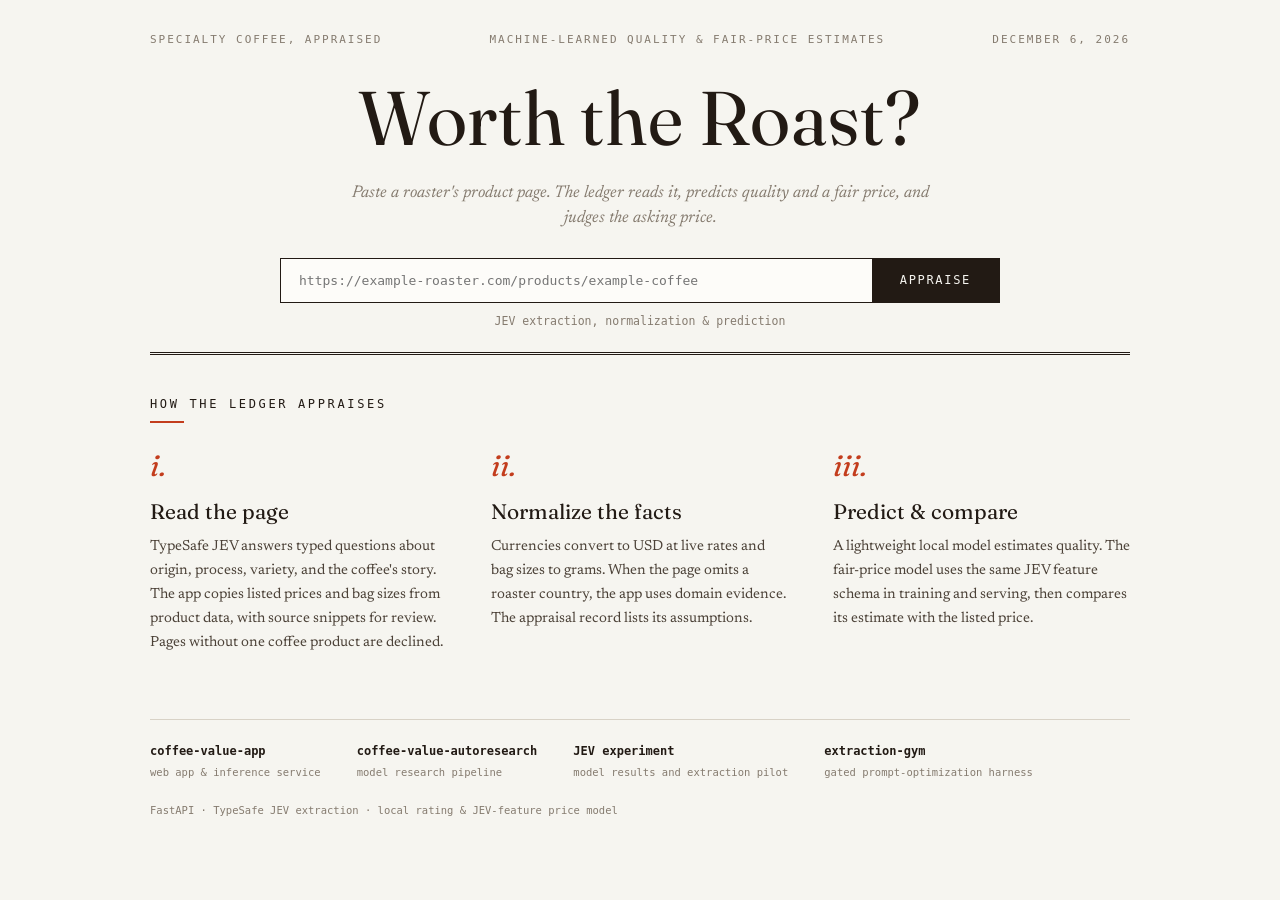
==== commit 1dc9e40c: "Serve JEV extraction and selected price model" ====
--- a/static/index.html
+++ b/static/index.html
@@ -33,7 +33,7 @@
           />
           <button type="submit" id="analyzeButton">Appraise</button>
         </form>
-        <p class="subscribe-note" id="statusNote">extraction, normalization &amp; prediction — usually under half a minute</p>
+        <p class="subscribe-note" id="statusNote">JEV extraction, normalization &amp; prediction</p>
       </header>
 
       <section class="appraisal hidden" id="appraisal">
@@ -119,26 +119,25 @@
             <div class="roman">i.</div>
             <h4>Read the page</h4>
             <p>
-              An LLM performs structured extraction on the roaster's product page — origin, process, variety,
-              price, bag size — into a stable feature schema, keeping verbatim source snippets for audit. Pages
-              that aren't coffee products are recognized and declined, not force-fit.
+              TypeSafe JEV answers typed questions about origin, process, variety, and the coffee's story.
+              The app copies listed prices and bag sizes from product data, with source snippets for review.
+              Pages without one coffee product are declined.
             </p>
           </div>
           <div class="method-item">
             <div class="roman">ii.</div>
             <h4>Normalize the facts</h4>
             <p>
-              Currencies convert to USD at live rates, bag sizes to grams, roaster country is resolved when
-              absent. Every assumption the pipeline makes is recorded and disclosed in the appraisal record.
+              Currencies convert to USD at live rates and bag sizes to grams. When the page omits a roaster
+              country, the app uses domain evidence. The appraisal record lists its assumptions.
             </p>
           </div>
           <div class="method-item">
             <div class="roman">iii.</div>
             <h4>Predict &amp; compare</h4>
             <p>
-              Local rating and fair-price models — trained on a research corpus of reviewed specialty coffees —
-              score expected quality and estimate what the coffee should cost, then judge the listed price
-              against that estimate.
+              A lightweight local model estimates quality. The fair-price model uses the same JEV feature
+              schema in training and serving, then compares its estimate with the listed price.
             </p>
           </div>
         </div>
@@ -160,11 +159,11 @@
           </a>
         </div>
         <div class="colophon-note" id="colophonModels">
-          FastAPI · LLM structured extraction · local rating &amp; fair-price model artifacts
+          FastAPI · TypeSafe JEV extraction · local rating &amp; JEV-feature price model
         </div>
       </footer>
     </div>
 
-    <script src="/static/app.js?v=ledger3"></script>
+    <script src="/static/app.js?v=jev1"></script>
   </body>
 </html>
